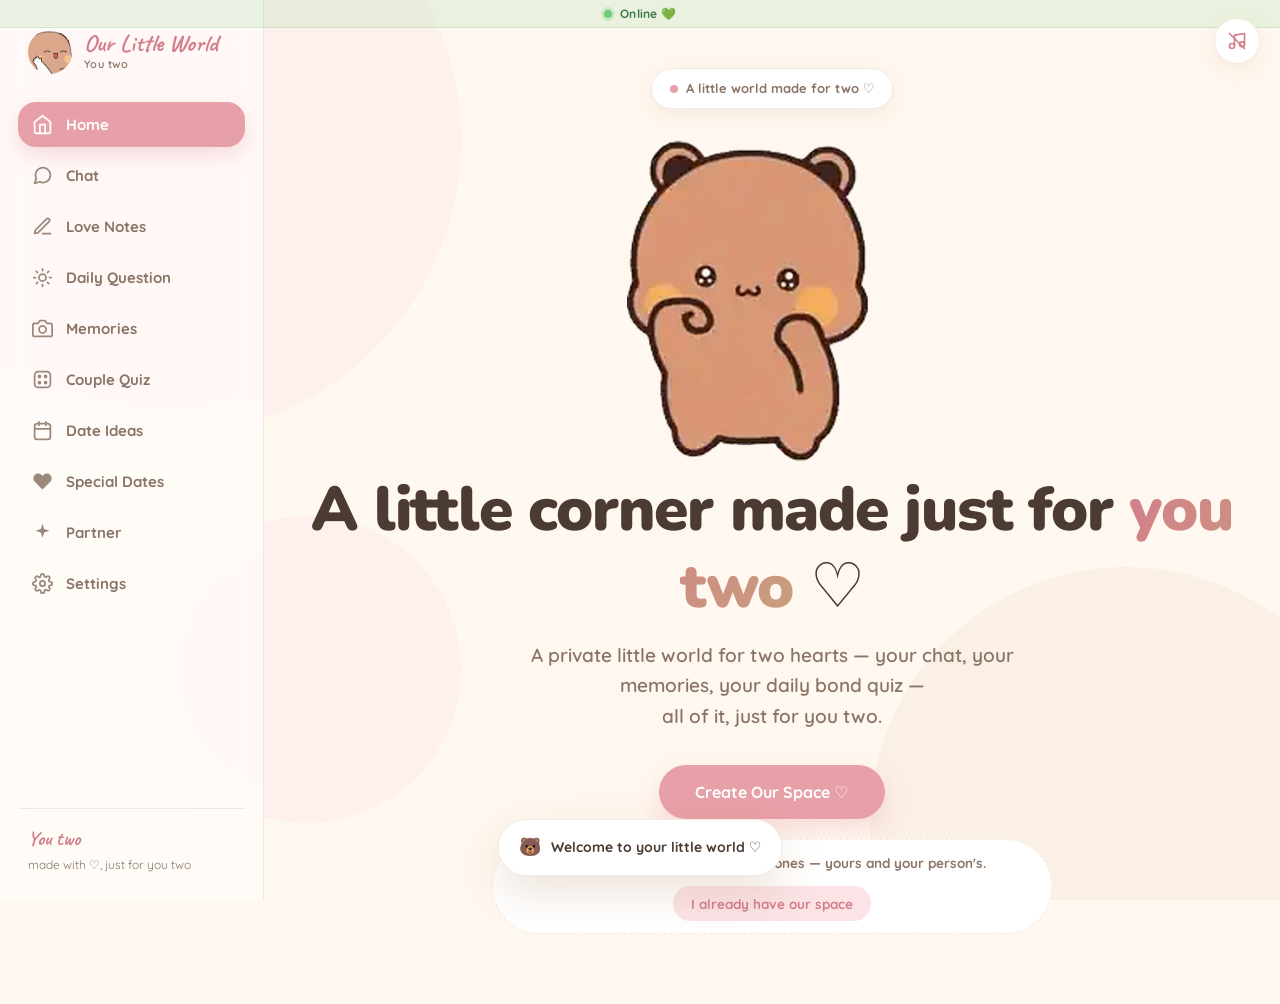
==== index.html @ 9b022934 "fixed database" ====
<!DOCTYPE html>
<html lang="en">
<head>
  <meta charset="UTF-8" />
  <meta name="viewport" content="width=device-width, initial-scale=1.0, viewport-fit=cover" />
  <meta name="theme-color" content="#FFF8F0" />
  <meta name="description" content="A little corner made just for you two — a cozy, romantic AI companion space." />
  <title>Our Little World ♡</title>
  <link rel="icon" href="data:image/svg+xml,<svg xmlns='http://www.w3.org/2000/svg' viewBox='0 0 100 100'><text y='.9em' font-size='90'>🐻</text></svg>" />
  <link rel="preconnect" href="https://fonts.googleapis.com" />
  <link rel="preconnect" href="https://fonts.gstatic.com" crossorigin />
  <link href="https://fonts.googleapis.com/css2?family=Nunito:wght@400;500;600;700;800;900&family=Caveat:wght@500;600;700&family=Quicksand:wght@400;500;600;700&display=swap" rel="stylesheet" />
  <link rel="stylesheet" href="css/styles.css" />
  <link rel="stylesheet" href="css/dudu.css" />
  <link rel="stylesheet" href="css/characters.css" />
  <script>
    // Resolves once the Supabase client is ready (js/supabase.js) — or after a
    // generous timeout so the app still boots offline / unconfigured without
    // leaving the user stuck (this used to be 2s, too aggressive on slow nets).
    window.__sbReady = new Promise(function (r) {
      window.__resolveSb = r;
      // Fallback safety net: if the Supabase module never resolves (vendored
      // build missing AND CDN blocked/slow), boot in offline mode.
      setTimeout(function () { r(null); }, 8000);
    });
  </script>
</head>
<body>
  <!-- Thin connection bar (top of page, content flows under it) -->
  <div class="conn-bar" id="conn-bar" role="status" aria-live="polite"></div>

  <!-- Ambient animated background -->
  <div class="bg-layer" aria-hidden="true">
    <div class="bg-clouds"></div>
    <div class="bg-stars" id="bg-stars"></div>
    <div class="bg-floating" id="bg-floating"></div>
    <div class="bg-blobs">
      <span class="blob blob-1"></span>
      <span class="blob blob-2"></span>
      <span class="blob blob-3"></span>
    </div>
  </div>

  <!-- Music toggle -->
  <button class="music-btn" id="music-btn" title="Play soft romantic music" aria-label="Toggle music" aria-pressed="false">
    <svg class="m-note" viewBox="0 0 24 24" fill="none" stroke="currentColor" stroke-width="2" stroke-linecap="round" stroke-linejoin="round"><path d="M9 18V5l12-2v13"/><circle cx="6" cy="18" r="3"/><circle cx="18" cy="16" r="3"/></svg>
    <svg class="m-off" viewBox="0 0 24 24" fill="none" stroke="currentColor" stroke-width="2" stroke-linecap="round" stroke-linejoin="round"><path d="M9 18V5l12-2v13"/><circle cx="6" cy="18" r="3"/><circle cx="18" cy="16" r="3"/><line x1="3" y1="3" x2="21" y2="21"/></svg>
    <span class="music-btn-eq"><i></i><i></i><i></i><i></i></span>
  </button>

  <!-- App shell -->
  <div id="app" class="app">
    <!-- Sidebar (desktop) -->
    <aside class="sidebar" id="sidebar"></aside>

    <!-- Main content -->
    <main class="main" id="main"></main>

    <!-- Mobile bottom nav -->
    <nav class="bottom-nav" id="bottom-nav"></nav>
  </div>

  <!-- Global toast container -->
  <div class="toasts" id="toasts"></div>

  <!-- Confetti / particle canvas -->
  <canvas id="particles" class="particles-canvas"></canvas>

  <script src="js/config.js"></script>
  <script src="js/vendor/supabase.min.js"></script>
  <script src="js/core.js"></script>
  <script src="js/bears.js"></script>
  <script src="js/data.js"></script>
  <script src="js/notes.js"></script>
  <script src="js/chatdata.js"></script>
  <script src="js/services/db.js"></script>
  <script src="js/services/auth.js"></script>
  <script src="js/services/relationship.js"></script>
  <script src="js/services/chat.js"></script>
  <script src="js/services/presence.js"></script>
  <script src="js/services/quiz.js"></script>
  <script src="js/services/shared.js"></script>
  <script src="js/services/net.js"></script>
  <script src="js/supabase.js" type="module"></script>
  <script src="js/dudu.js"></script>
  <script src="js/characters.js"></script>
  <script src="js/landing.js"></script>
  <script src="js/onboarding.js"></script>
  <script src="js/dashboard.js"></script>
  <script src="js/chat.js"></script>
  <script src="js/couplechat.js"></script>
  <script src="js/chatinfo.js"></script>
  <script src="js/lovenotes.js"></script>
  <script src="js/daily.js"></script>
  <script src="js/memories.js"></script>
  <script src="js/quiz.js"></script>
  <script src="js/dateideas.js"></script>
  <script src="js/dates.js"></script>
  <script src="js/partner.js"></script>
  <script src="js/settings.js"></script>
  <script src="js/creator.js"></script>
  <script src="js/app.js"></script>
</body>
</html>
---- css/styles.css ----
/* ============================================================
   OUR LITTLE WORLD ♡ — Premium relationship app stylesheet
   Aesthetic: Milk & Mocha / Bubu & Dudu inspired, soft & cozy
   ============================================================ */

/* ---------- Theme variables ---------- */
:root {
  --font-body: 'Quicksand', 'Nunito', system-ui, -apple-system, sans-serif;
  --font-display: 'Nunito', system-ui, sans-serif;
  --font-hand: 'Caveat', 'Comic Sans MS', cursive;

  --radius-lg: 26px;
  --radius-md: 18px;
  --radius-sm: 12px;
  --shadow-soft: 0 12px 34px rgba(178, 132, 92, 0.16);
  --shadow-card: 0 6px 20px rgba(178, 132, 92, 0.12);
  --shadow-float: 0 18px 44px rgba(178, 132, 92, 0.22);
  --glass: rgba(255, 255, 255, 0.55);
  --ease: cubic-bezier(0.22, 1, 0.36, 1);
  /* mobile bottom nav height (incl. home-indicator safe area) — used by
     the chat page + toasts so nothing hides behind the fixed nav */
  --bnav: calc(62px + env(safe-area-inset-bottom));
}

/* Milk & Mocha (default) */
.theme-milk {
  --bg: #FFF8F0;
  --bg-2: #FFEFE3;
  --surface: #FFFFFF;
  --surface-2: #FFF7EE;
  --ink: #4B3B32;
  --ink-soft: #8A7466;
  --primary: #E8A0A8;
  --primary-deep: #D37E8A;
  --primary-soft: #FBE3E6;
  --accent: #C89F7B;
  --accent-soft: #F3E2D2;
  --cream: #FFF6EC;
  --line: rgba(180, 140, 100, 0.18);
  --grad: linear-gradient(135deg, #FBE3E6 0%, #FFF6EC 50%, #F3E2D2 100%);
  --glow: rgba(232, 160, 168, 0.35);
}

/* Bubu & Dudu — soft blueberry & lavender */
.theme-bubu {
  --bg: #F6F7FF;
  --bg-2: #EBEEFF;
  --surface: #FFFFFF;
  --surface-2: #F3F4FF;
  --ink: #3F3B5B;
  --ink-soft: #7E7A9F;
  --primary: #A5B4FC;
  --primary-deep: #818CF8;
  --primary-soft: #E6EAFF;
  --accent: #F0A6C0;
  --accent-soft: #FCE4EE;
  --cream: #F4F2FF;
  --line: rgba(120, 110, 190, 0.18);
  --grad: linear-gradient(135deg, #E6EAFF 0%, #F6F7FF 50%, #FCE4EE 100%);
  --glow: rgba(165, 180, 252, 0.35);
}

/* Pink Love */
.theme-pink {
  --bg: #FFF4F8;
  --bg-2: #FFE8F0;
  --surface: #FFFFFF;
  --surface-2: #FFF0F6;
  --ink: #55394A;
  --ink-soft: #A07690;
  --primary: #F2799F;
  --primary-deep: #E35A87;
  --primary-soft: #FFE3EC;
  --accent: #F7A8C4;
  --accent-soft: #FFE9F1;
  --cream: #FFF0F6;
  --line: rgba(230, 110, 150, 0.18);
  --grad: linear-gradient(135deg, #FFE3EC 0%, #FFF4F8 50%, #FFE8F0 100%);
  --glow: rgba(242, 121, 159, 0.35);
}

/* Midnight Love */
.theme-midnight {
  --bg: #191828;
  --bg-2: #211F36;
  --surface: #2A2842;
  --surface-2: #302E4D;
  --ink: #F2EDFF;
  --ink-soft: #AEA6CE;
  --primary: #C4B5FD;
  --primary-deep: #A78BFA;
  --primary-soft: #3A3560;
  --accent: #F0A6C0;
  --accent-soft: #4A3560;
  --cream: #24203A;
  --line: rgba(255, 255, 255, 0.12);
  --grad: linear-gradient(135deg, #2B2750 0%, #191828 55%, #2E1B38 100%);
  --glow: rgba(196, 181, 253, 0.35);
  --shadow-soft: 0 12px 34px rgba(0, 0, 0, 0.35);
  --shadow-card: 0 6px 20px rgba(0, 0, 0, 0.28);
  --shadow-float: 0 18px 44px rgba(0, 0, 0, 0.4);
  --glass: rgba(42, 40, 66, 0.6);
}

/* Cozy Café */
.theme-cafe {
  --bg: #F7F0E4;
  --bg-2: #EFE2CC;
  --surface: #FFFDF7;
  --surface-2: #FBF4E6;
  --ink: #54432F;
  --ink-soft: #9A8267;
  --primary: #C98A4B;
  --primary-deep: #B07137;
  --primary-soft: #F5E3CB;
  --accent: #A97E5B;
  --accent-soft: #EDDDC9;
  --cream: #F9F1E3;
  --line: rgba(170, 130, 80, 0.2);
  --grad: linear-gradient(135deg, #F5E3CB 0%, #F7F0E4 50%, #EDDDC9 100%);
  --glow: rgba(201, 138, 75, 0.32);
}

/* Sunset Romance */
.theme-sunset {
  --bg: #FFF6EF;
  --bg-2: #FFE9DE;
  --surface: #FFFFFF;
  --surface-2: #FFF3EA;
  --ink: #5A3E3A;
  --ink-soft: #A0786E;
  --primary: #F59E8B;
  --primary-deep: #E57B63;
  --primary-soft: #FDE6DE;
  --accent: #F4A261;
  --accent-soft: #FDEBD4;
  --cream: #FFF0E6;
  --line: rgba(220, 130, 90, 0.18);
  --grad: linear-gradient(135deg, #FDE6DE 0%, #FFF6EF 50%, #FDEBD4 100%);
  --glow: rgba(245, 158, 139, 0.35);
}

/* Minimal Couple */
.theme-minimal {
  --bg: #FBFAF8;
  --bg-2: #F3F1EC;
  --surface: #FFFFFF;
  --surface-2: #F6F4F0;
  --ink: #3E3A35;
  --ink-soft: #8B857C;
  --primary: #6C5CE7;
  --primary-deep: #5A4BD1;
  --primary-soft: #EFEDFE;
  --accent: #D4938F;
  --accent-soft: #F6E8E7;
  --cream: #F6F4F0;
  --line: rgba(90, 80, 70, 0.14);
  --grad: linear-gradient(135deg, #F3F1EC 0%, #FBFAF8 50%, #F6F4F0 100%);
  --glow: rgba(108, 92, 231, 0.25);
}

/* ---------- Reset & base ---------- */
*, *::before, *::after { box-sizing: border-box; margin: 0; padding: 0; }

html { -webkit-text-size-adjust: 100%; }

body {
  font-family: var(--font-body);
  background: var(--bg);
  color: var(--ink);
  min-height: 100vh;
  overflow-x: hidden;
  line-height: 1.6;
  transition: background 0.6s var(--ease), color 0.6s var(--ease);
  -webkit-font-smoothing: antialiased;
}

h1, h2, h3, h4 { font-family: var(--font-display); font-weight: 800; line-height: 1.25; }
button { font-family: inherit; cursor: pointer; border: none; background: none; color: inherit; }
input, textarea, select { font-family: inherit; color: inherit; }
img, svg { display: block; }
a { color: inherit; text-decoration: none; }

::selection { background: var(--primary); color: #fff; }

::-webkit-scrollbar { width: 10px; height: 10px; }
::-webkit-scrollbar-track { background: transparent; }
::-webkit-scrollbar-thumb { background: var(--primary-soft); border-radius: 20px; border: 2px solid var(--bg); }
::-webkit-scrollbar-thumb:hover { background: var(--primary); }

/* ---------- Ambient background ----------
   Static only — no blurred full-screen blobs, no drifting clouds,
   no animated stars/floaters. Cheap pastel gradient circles give the
   same cozy mood without constant repaints on low-end phones. */
.bg-layer { position: fixed; inset: 0; z-index: 0; pointer-events: none; overflow: hidden; }
.bg-layer .blob { position: absolute; border-radius: 50%; opacity: 0.38; }
.blob-1 { width: 46vmax; height: 46vmax; background: var(--primary-soft); top: -12vmax; left: -10vmax; }
.blob-2 { width: 40vmax; height: 40vmax; background: var(--accent-soft); bottom: -14vmax; right: -8vmax; }
.blob-3 { width: 24vmax; height: 24vmax; background: var(--primary-soft); bottom: 6vmax; left: 12vmax; opacity: 0.28; }

.bg-clouds { display: none; }
.bg-stars { display: none; }
.bg-floating { display: none; }

/* ---------- App layout ---------- */
.app { position: relative; z-index: 1; display: flex; min-height: 100vh; }
.main { flex: 1; margin-left: 264px; width: calc(100% - 264px); transition: margin 0.45s var(--ease); }

.page { padding: 38px 44px 90px; max-width: 1240px; margin: 0 auto; }

.page-full { max-width: none; }

/* ---------- Sidebar ---------- */
.sidebar {
  position: fixed; top: 0; left: 0; bottom: 0; width: 264px; z-index: 50;
  display: flex; flex-direction: column; gap: 6px; padding: 26px 18px;
  background: var(--glass); backdrop-filter: blur(18px); -webkit-backdrop-filter: blur(18px);
  border-right: 1px solid var(--line);
}
.sidebar-logo { display: flex; align-items: center; gap: 12px; padding: 4px 10px 22px; }
.sidebar-logo .bear-mini { width: 44px; height: 44px; border-radius: 50%; background: var(--grad); box-shadow: var(--shadow-card); flex-shrink: 0; }
.sidebar-logo .logo-text { font-family: var(--font-hand); font-size: 24px; font-weight: 700; color: var(--primary-deep); line-height: 1.1; }
.sidebar-logo .logo-sub { font-size: 11px; color: var(--ink-soft); font-weight: 600; letter-spacing: 0.04em; }

.nav-item {
  display: flex; align-items: center; gap: 13px; width: 100%;
  padding: 12px 14px; border-radius: var(--radius-md);
  font-weight: 700; font-size: 15px; color: var(--ink-soft);
  transition: all 0.25s var(--ease); position: relative;
}
.nav-item svg { width: 21px; height: 21px; flex-shrink: 0; opacity: 0.85; }
.nav-item:hover { background: var(--primary-soft); color: var(--ink); transform: translateX(3px); }
.nav-item.active { background: var(--primary); color: #fff; box-shadow: 0 8px 20px var(--glow); }
.nav-item.active svg { opacity: 1; }
.nav-item .badge {
  margin-left: auto; background: var(--accent); color: #fff; font-size: 11px; font-weight: 800;
  padding: 2px 8px; border-radius: 20px; min-width: 20px; text-align: center;
}
.nav-badge {
  position: absolute; top: 7px; right: 10px; background: var(--accent); color: #fff;
  font-size: 10px; font-weight: 900; min-width: 17px; height: 17px; padding: 0 5px;
  border-radius: 10px; display: grid; place-items: center;
  opacity: 0; transform: scale(0.5); transition: all 0.25s var(--ease);
}
.nav-badge.show { opacity: 1; transform: scale(1); }
.bn-item .nav-badge { top: -2px; right: -6px; min-width: 15px; height: 15px; font-size: 9px; }

.sidebar-footer { margin-top: auto; padding: 14px 10px 0; border-top: 1px solid var(--line); }
.sidebar-footer .sf-name { font-family: var(--font-hand); font-size: 20px; font-weight: 700; color: var(--primary-deep); }
.sidebar-footer .sf-sub { font-size: 12px; color: var(--ink-soft); }

/* ---------- Bottom nav (mobile) ---------- */
.bottom-nav {
  display: none; position: fixed; left: 0; right: 0; bottom: 0; z-index: 60;
  background: var(--glass); backdrop-filter: blur(20px); -webkit-backdrop-filter: blur(20px);
  border-top: 1px solid var(--line); height: var(--bnav);
  box-shadow: 0 -8px 30px rgba(0,0,0,0.06); padding: 0;
}
.bn-inner {
  display: flex; justify-content: space-around; align-items: flex-end;
  height: 100%; max-width: 540px; margin: 0 auto;
  padding: 4px 8px calc(4px + env(safe-area-inset-bottom));
}
.bn-item {
  position: relative; flex: 1; min-width: 0; height: 100%;
  display: flex; flex-direction: column; align-items: center; justify-content: flex-end;
  gap: 3px; padding: 4px 4px 7px; border-radius: var(--radius-sm);
  font-size: 10px; font-weight: 800; color: var(--ink-soft); line-height: 1.15;
  transition: color 0.25s var(--ease);
}
.bn-item svg { width: 22px; height: 22px; display: block; transition: transform 0.3s var(--ease); }
.bn-label { max-width: 100%; white-space: nowrap; overflow: hidden; text-overflow: ellipsis; }
.bn-icon-wrap {
  position: relative; display: grid; place-items: center;
  width: 48px; height: 34px; border-radius: 18px;
  transition: transform 0.3s var(--ease);
}
.bn-icon-wrap::before {
  content: ''; position: absolute; inset: 0; border-radius: 18px;
  background: var(--primary-soft);
  background: color-mix(in srgb, var(--primary) 22%, transparent);
  box-shadow: inset 0 1px 0 rgba(255,255,255,0.4), 0 4px 12px var(--glow);
  transform: scale(0.45); opacity: 0;
  transition: transform 0.35s var(--ease), opacity 0.22s var(--ease), box-shadow 0.35s var(--ease);
}
.bn-icon { position: relative; z-index: 1; display: grid; place-items: center; color: inherit; transition: color 0.3s var(--ease); }
.bn-item.active { color: var(--primary-deep); }
.bn-item.active .bn-icon-wrap { transform: translateY(-2px); }
.bn-item.active .bn-icon-wrap::before { transform: scale(1); opacity: 1; box-shadow: inset 0 1px 0 rgba(255,255,255,0.4), 0 6px 16px var(--glow); }
.bn-item.active .bn-icon { color: var(--primary-deep); }
.bn-item.active svg { transform: scale(1.14); filter: drop-shadow(0 3px 6px var(--glow)); }
.bn-item .badge { position: absolute; background: var(--primary-deep); color: #fff; font-size: 9px; font-weight: 800; min-width: 15px; height: 15px; border-radius: 10px; display: grid; place-items: center; top: -3px; right: -7px; }

/* ---------- Buttons ---------- */
.btn {
  display: inline-flex; align-items: center; justify-content: center; gap: 9px;
  padding: 14px 28px; border-radius: 50px; font-weight: 800; font-size: 15px;
  transition: all 0.28s var(--ease); position: relative; overflow: hidden; white-space: nowrap;
}
.btn::after {
  content: ''; position: absolute; inset: 0; border-radius: inherit;
  background: radial-gradient(circle at center, rgba(255,255,255,0.45), transparent 60%);
  opacity: 0; transform: scale(0.6); transition: all 0.4s var(--ease);
}
.btn:hover::after { opacity: 1; transform: scale(1.4); }
.btn:active { transform: scale(0.96); }
.btn-primary { background: var(--primary); color: #fff; box-shadow: 0 10px 26px var(--glow); }
.btn-primary:hover { transform: translateY(-2px); box-shadow: 0 14px 32px var(--glow); }
.btn-primary:active { transform: scale(0.96); }
.btn-soft { background: var(--primary-soft); color: var(--primary-deep); }
.btn-soft:hover { background: var(--primary); color: #fff; transform: translateY(-2px); }
.btn-ghost { background: transparent; color: var(--ink-soft); border: 1.5px solid var(--line); }
.btn-ghost:hover { border-color: var(--primary); color: var(--primary-deep); background: var(--primary-soft); transform: translateY(-2px); }
.btn-danger { background: #f7e0e3; color: #c05656; }
.btn-danger:hover { background: #e8c4c9; transform: translateY(-2px); }
.btn-sm { padding: 9px 18px; font-size: 13.5px; }
.btn-lg { padding: 17px 36px; font-size: 16px; }
.btn:disabled { opacity: 0.55; cursor: not-allowed; transform: none !important; }
.btn-icon { width: 40px; height: 40px; padding: 0; border-radius: 50%; display: inline-flex; align-items: center; justify-content: center; }
.btn-icon svg { width: 18px; height: 18px; }

/* ---------- Cards & surfaces ---------- */
.card {
  background: var(--surface); border-radius: var(--radius-lg);
  box-shadow: var(--shadow-card); border: 1px solid var(--line);
  padding: 26px; transition: transform 0.35s var(--ease), box-shadow 0.35s var(--ease);
}
.card-hover:hover { transform: translateY(-5px); box-shadow: var(--shadow-float); }
.card-glass { background: var(--glass); backdrop-filter: blur(14px); -webkit-backdrop-filter: blur(14px); }

.eyebrow {
  display: inline-flex; align-items: center; gap: 8px; font-size: 12.5px; font-weight: 800;
  letter-spacing: 0.14em; text-transform: uppercase; color: var(--primary-deep);
}
.eyebrow::before { content: ''; width: 26px; height: 2px; border-radius: 2px; background: var(--primary); }

.hand { font-family: var(--font-hand); color: var(--primary-deep); font-weight: 700; }

.chip {
  display: inline-flex; align-items: center; gap: 6px; padding: 8px 15px; border-radius: 50px;
  background: var(--surface); border: 1.5px solid var(--line); font-size: 13px; font-weight: 700;
  color: var(--ink-soft); transition: all 0.25s var(--ease); cursor: pointer;
}
.chip:hover { border-color: var(--primary); color: var(--primary-deep); transform: translateY(-1px); }
.chip.selected { background: var(--primary); border-color: var(--primary); color: #fff; box-shadow: 0 6px 16px var(--glow); }
.chip-grid { display: flex; flex-wrap: wrap; gap: 10px; }

/* ---------- Forms ---------- */
.field { margin-bottom: 18px; }
.label { display: block; font-weight: 800; font-size: 14px; margin-bottom: 8px; color: var(--ink); }
.input, .textarea, .select {
  width: 100%; padding: 14px 18px; border-radius: var(--radius-md);
  border: 1.5px solid var(--line); background: var(--surface); font-size: 15px;
  font-weight: 600; transition: all 0.25s var(--ease); outline: none;
}
.input::placeholder, .textarea::placeholder { color: var(--ink-soft); opacity: 0.7; font-weight: 500; }
.input:focus, .textarea:focus, .select:focus { border-color: var(--primary); box-shadow: 0 0 0 4px var(--glow); background: var(--surface); }
.textarea { min-height: 130px; resize: vertical; line-height: 1.7; }
.input-lg { font-size: 17px; padding: 17px 20px; }

/* ---------- Landing page ---------- */
.landing { min-height: 100vh; display: flex; flex-direction: column; align-items: center; justify-content: center; text-align: center; padding: 40px 24px 70px; position: relative; }
.landing-badge {
  display: inline-flex; align-items: center; gap: 8px; padding: 9px 18px; border-radius: 50px;
  background: var(--surface); box-shadow: var(--shadow-card); border: 1px solid var(--line);
  font-size: 13px; font-weight: 700; color: var(--ink-soft); margin-bottom: 26px;
  animation: fadeUp 0.8s var(--ease) both; animation-delay: 0.1s;
}
.landing-badge .pulse-dot { width: 8px; height: 8px; border-radius: 50%; background: var(--primary); animation: pulse 2s infinite; }
@keyframes pulse { 0% { box-shadow: 0 0 0 0 var(--glow); } 70% { box-shadow: 0 0 0 9px transparent; } 100% { box-shadow: 0 0 0 0 transparent; } }

.landing-bears { position: relative; width: min(430px, 78vw); margin-bottom: 16px; animation: fadeUp 0.8s var(--ease) both; animation-delay: 0.25s; }
.landing-bears .bear-wave { width: 100%; height: auto; animation: bob 5s ease-in-out infinite; }
@keyframes bob { 0%,100% { transform: translateY(0); } 50% { transform: translateY(-12px); } }
.landing-bears .heart-float {
  position: absolute; font-size: 26px; animation: floatHeart 3.4s ease-in-out infinite; filter: drop-shadow(0 4px 10px var(--glow));
}
.heart-float.h1 { top: 4%; right: 6%; animation-delay: 0.3s; }
.heart-float.h2 { top: 40%; left: -2%; font-size: 20px; animation-delay: 1.1s; }
.heart-float.h3 { bottom: 2%; right: 14%; font-size: 18px; animation-delay: 1.9s; }
@keyframes floatHeart { 0%,100% { transform: translateY(0) scale(1) rotate(0deg); } 50% { transform: translateY(-16px) scale(1.12) rotate(6deg); } }

.landing h1 {
  font-size: clamp(34px, 6vw, 62px); font-weight: 900; letter-spacing: -0.02em; margin-bottom: 14px;
  animation: fadeUp 0.8s var(--ease) both; animation-delay: 0.4s; color: var(--ink);
}
.landing h1 .accent { background: linear-gradient(120deg, var(--primary-deep), var(--accent)); -webkit-background-clip: text; background-clip: text; color: transparent; }
.landing .sub { font-size: clamp(15px, 2.4vw, 19px); color: var(--ink-soft); font-weight: 600; max-width: 520px; margin: 0 auto 34px; animation: fadeUp 0.8s var(--ease) both; animation-delay: 0.55s; }
.landing-ctas { display: flex; gap: 14px; flex-wrap: wrap; justify-content: center; animation: fadeUp 0.8s var(--ease) both; animation-delay: 0.7s; }
@keyframes fadeUp { from { opacity: 0; transform: translateY(24px); } to { opacity: 1; transform: translateY(0); } }

/* ---------- Onboarding wizard ---------- */
.wizard { max-width: 720px; margin: 0 auto; padding: 30px 24px 80px; animation: pageIn 0.5s var(--ease); }
.wizard-head { text-align: center; margin-bottom: 30px; }
.wizard-head .hand { font-size: 30px; }
.wizard-head h2 { font-size: clamp(24px, 4vw, 34px); margin-top: 4px; }

.progress { display: flex; align-items: center; justify-content: center; gap: 6px; margin-bottom: 36px; }
.progress .pstep { width: 11px; height: 11px; border-radius: 50%; background: var(--line); transition: all 0.4s var(--ease); }
.progress .pstep.done { background: var(--primary); transform: scale(1.15); }
.progress .pstep.current { background: var(--primary); box-shadow: 0 0 0 5px var(--glow); transform: scale(1.2); }
.progress .plabel { margin-left: 10px; font-size: 13px; font-weight: 800; color: var(--ink-soft); min-width: 96px; text-align: left; }

.wizard-card {
  background: var(--surface); border-radius: var(--radius-lg); border: 1px solid var(--line);
  box-shadow: var(--shadow-soft); padding: 34px 36px; animation: stepIn 0.5s var(--ease);
}
@keyframes stepIn { from { opacity: 0; transform: translateX(30px) scale(0.98); } to { opacity: 1; transform: translateX(0) scale(1); } }

.wizard-step-q { font-size: clamp(22px, 4vw, 28px); font-weight: 900; margin-bottom: 8px; color: var(--ink); }
.wizard-step-hint { color: var(--ink-soft); font-size: 14.5px; margin-bottom: 26px; font-weight: 600; }

.wizard-actions { display: flex; justify-content: space-between; align-items: center; margin-top: 28px; gap: 12px; }
.wizard-actions .btn { min-width: 120px; }

.option-cards { display: grid; grid-template-columns: repeat(auto-fill, minmax(170px, 1fr)); gap: 12px; }
.option-card {
  display: flex; flex-direction: column; align-items: flex-start; gap: 6px; text-align: left;
  padding: 18px 20px; border-radius: var(--radius-md); border: 1.5px solid var(--line);
  background: var(--surface-2); font-weight: 800; font-size: 15px; color: var(--ink);
  transition: all 0.25s var(--ease); position: relative;
}
.option-card:hover { transform: translateY(-3px); border-color: var(--primary); box-shadow: var(--shadow-card); }
.option-card.selected { border-color: var(--primary); background: var(--primary-soft); box-shadow: 0 0 0 3px var(--glow); }
.option-card .opt-emoji { font-size: 24px; }
.option-card .opt-check {
  position: absolute; top: 12px; right: 12px; width: 22px; height: 22px; border-radius: 50%;
  border: 2px solid var(--line); display: grid; place-items: center; font-size: 11px; color: #fff;
  transition: all 0.25s var(--ease); opacity: 0;
}
.option-card.selected .opt-check { opacity: 1; background: var(--primary); border-color: var(--primary); }

/* Theme preview cards */
.theme-picker { display: grid; grid-template-columns: repeat(auto-fill, minmax(150px, 1fr)); gap: 12px; }
.theme-card { text-align: center; padding: 14px; border-radius: var(--radius-md); border: 2px solid var(--line); background: var(--surface-2); transition: all 0.25s var(--ease); }
.theme-card:hover { transform: translateY(-3px); }
.theme-card.selected { border-color: var(--primary); box-shadow: 0 0 0 3px var(--glow); }
.theme-swatch { height: 58px; border-radius: var(--radius-sm); margin-bottom: 10px; display: flex; align-items: center; justify-content: center; font-size: 22px; }
.theme-card .tname { font-weight: 800; font-size: 13.5px; }

/* ---------- Dashboard ---------- */
.dash-hello { margin-bottom: 26px; animation: fadeUp 0.6s var(--ease) both; }
.dash-hello h1 { font-size: clamp(28px, 5vw, 42px); }
.dash-hello h1 .hand { font-size: 1.25em; }
.dash-hello p { color: var(--ink-soft); font-weight: 600; margin-top: 6px; }

.relation-hero {
  display: flex; align-items: center; gap: 22px; padding: 28px 32px;
  background: var(--grad); border-radius: var(--radius-lg); border: 1px solid var(--line);
  box-shadow: var(--shadow-float); margin-bottom: 26px; position: relative; overflow: hidden;
}
.relation-hero::after { content: '♡'; position: absolute; font-size: 240px; opacity: 0.06; right: -20px; top: 50%; transform: translateY(-50%); color: var(--primary-deep); }
.relation-hero .rh-bears { width: 130px; flex-shrink: 0; animation: bob 5s ease-in-out infinite; }
.relation-hero .rh-dudu { width: min(230px, 30vw); flex-shrink: 0; }
.relation-hero .rh-main h2 { font-size: clamp(24px, 4vw, 34px); font-weight: 900; }
.relation-hero .rh-tags { display: flex; flex-wrap: wrap; gap: 8px; margin-top: 10px; }
.relation-hero .rh-tag { background: var(--surface); padding: 5px 14px; border-radius: 50px; font-size: 12.5px; font-weight: 800; color: var(--primary-deep); box-shadow: var(--shadow-card); }
.relation-hero .rh-ages { margin-top: 10px; font-size: 13.5px; color: var(--ink-soft); font-weight: 700; }

.dash-grid { display: grid; grid-template-columns: repeat(auto-fill, minmax(215px, 1fr)); gap: 16px; }
.dash-tile {
  display: flex; flex-direction: column; align-items: flex-start; gap: 14px; padding: 24px;
  background: var(--surface); border-radius: var(--radius-lg); border: 1px solid var(--line);
  box-shadow: var(--shadow-card); transition: all 0.35s var(--ease); position: relative; overflow: hidden;
}
.dash-tile::before { content: ''; position: absolute; top: 0; left: 0; right: 0; height: 4px; background: var(--grad); opacity: 0; transition: opacity 0.3s; }
.dash-tile:hover { transform: translateY(-6px); box-shadow: var(--shadow-float); }
.dash-tile:hover::before { opacity: 1; }
.dash-tile .dt-icon {
  width: 52px; height: 52px; border-radius: 16px; display: grid; place-items: center;
  background: var(--primary-soft); color: var(--primary-deep); font-size: 24px;
}
.dash-tile .dt-title { font-weight: 800; font-size: 16.5px; }
.dash-tile .dt-sub { font-size: 13px; color: var(--ink-soft); font-weight: 600; }
.dash-tile .dt-go { margin-top: auto; font-size: 13px; font-weight: 800; color: var(--primary-deep); display: inline-flex; align-items: center; gap: 6px; transition: gap 0.25s var(--ease); }
.dash-tile:hover .dt-go { gap: 12px; }

.section-title { display: flex; align-items: baseline; gap: 10px; margin: 34px 0 16px; }
.section-title h3 { font-size: 22px; }
.section-title .hand { font-size: 20px; }

/* ---------- Chat ---------- */
.chat-page { display: flex; flex-direction: column; height: 100vh; height: 100dvh; width: 100%; animation: pageIn 0.4s var(--ease); }
.chat-head {
  display: flex; align-items: center; gap: 14px; padding: 16px 26px;
  background: var(--glass); backdrop-filter: blur(16px); -webkit-backdrop-filter: blur(16px);
  border-bottom: 1px solid var(--line); position: sticky; top: 0; z-index: 5;
}
.chat-head .avatar { width: 48px; height: 48px; position: relative; }
.chat-head .avatar svg { width: 100%; height: 100%; animation: bob 4s ease-in-out infinite; }
.chat-head .avatar .online { position: absolute; bottom: 1px; right: 1px; width: 12px; height: 12px; background: #6ccb7a; border-radius: 50%; border: 2.5px solid var(--surface); }
.chat-head h2 { font-size: 17px; }
.chat-head p { font-size: 12px; color: var(--ink-soft); font-weight: 600; }
.chat-head-actions { margin-left: auto; display: flex; gap: 8px; }

.chat-body { flex: 1; overflow-y: auto; padding: 26px 20px 12px; display: flex; flex-direction: column; gap: 6px; }
.chat-inner { max-width: 760px; margin: 0 auto; width: 100%; display: flex; flex-direction: column; }

.chat-day { text-align: center; font-size: 11.5px; font-weight: 800; color: var(--ink-soft); margin: 10px 0 14px; letter-spacing: 0.06em; text-transform: uppercase; }
.chat-day::before, .chat-day::after { content: ''; display: inline-block; width: 34px; height: 1px; background: var(--line); vertical-align: middle; margin: 0 10px; }

.msg { display: flex; gap: 10px; margin: 8px 0; animation: msgIn 0.4s var(--ease) both; max-width: 85%; }
@keyframes msgIn { from { opacity: 0; transform: translateY(10px) scale(0.98); } to { opacity: 1; transform: translateY(0) scale(1); } }
.msg.user { align-self: flex-end; flex-direction: row-reverse; }
.msg .msg-avatar { width: 34px; height: 34px; flex-shrink: 0; align-self: flex-end; }
.msg .msg-avatar svg { width: 100%; height: 100%; }
.msg .bubble {
  padding: 13px 18px; border-radius: 22px; font-size: 15px; font-weight: 600; line-height: 1.65;
  box-shadow: var(--shadow-card); position: relative; white-space: pre-wrap; word-break: break-word;
}
.msg.ai .bubble { background: var(--surface); border: 1px solid var(--line); border-bottom-left-radius: 8px; }
.msg.user .bubble { background: var(--primary); color: #fff; border-bottom-right-radius: 8px; }
.msg.user .bubble::after { content: '♡'; position: absolute; right: 12px; bottom: -2px; font-size: 13px; opacity: 0.5; }
.msg .msg-time { font-size: 10.5px; color: var(--ink-soft); opacity: 0.8; padding: 0 6px; align-self: flex-end; }

/* Typing indicator */
.typing { display: inline-flex; align-items: center; gap: 5px; padding: 14px 20px; }
.typing i { width: 7px; height: 7px; border-radius: 50%; background: var(--primary); animation: typing 1.2s infinite ease-in-out; }
.typing i:nth-child(2) { animation-delay: 0.15s; }
.typing i:nth-child(3) { animation-delay: 0.3s; }
@keyframes typing { 0%, 60%, 100% { transform: translateY(0); opacity: 0.4; } 30% { transform: translateY(-7px); opacity: 1; } }

/* Suggestion chips */
.chat-suggestions { max-width: 760px; margin: 0 auto; width: 100%; display: flex; flex-wrap: wrap; gap: 8px; padding: 4px 20px 10px; }
.chat-suggestions .chip { font-size: 12.5px; padding: 7px 13px; background: var(--surface); }

.chat-input-wrap { padding: 12px 20px 18px; background: linear-gradient(to top, var(--bg) 65%, transparent); position: sticky; bottom: 0; }
.chat-input-box { max-width: 760px; margin: 0 auto; display: flex; gap: 10px; align-items: flex-end; background: var(--surface); border: 1.5px solid var(--line); border-radius: 50px; padding: 8px 8px 8px 20px; box-shadow: var(--shadow-soft); transition: all 0.25s var(--ease); }
.chat-input-box:focus-within { border-color: var(--primary); box-shadow: 0 0 0 4px var(--glow), var(--shadow-soft); }
.chat-input-box textarea { flex: 1; border: none; outline: none; background: transparent; resize: none; font-size: 15px; font-weight: 600; max-height: 110px; padding: 8px 0; line-height: 1.5; }
.chat-input-box .send-btn { width: 44px; height: 44px; border-radius: 50%; background: var(--primary); color: #fff; display: grid; place-items: center; flex-shrink: 0; transition: all 0.25s var(--ease); box-shadow: 0 6px 16px var(--glow); }
.chat-input-box .send-btn:hover { transform: scale(1.08) rotate(-8deg); }
.chat-input-box .send-btn svg { width: 19px; height: 19px; }

/* ---------- Love notes ---------- */
.notes-layout { display: grid; grid-template-columns: 340px 1fr; gap: 24px; align-items: start; }
.notes-controls { position: sticky; top: 24px; display: flex; flex-direction: column; gap: 18px; }
.notes-result { display: grid; gap: 16px; }
.note-card {
  background: var(--surface); border-radius: var(--radius-lg); border: 1px solid var(--line);
  box-shadow: var(--shadow-card); padding: 28px 30px; position: relative; overflow: hidden;
  animation: noteIn 0.5s var(--ease) both;
}
.note-card::before { content: ''; position: absolute; top: 0; left: 0; right: 0; height: 6px; background: var(--grad); }
.note-card::after { content: '❞'; position: absolute; right: 18px; top: -6px; font-size: 90px; opacity: 0.07; color: var(--primary-deep); font-family: Georgia, serif; }
@keyframes noteIn { from { opacity: 0; transform: translateY(14px) rotate(-0.5deg); } to { opacity: 1; transform: translateY(0) rotate(0); } }
.note-card .note-title { font-family: var(--font-hand); font-size: 24px; font-weight: 700; color: var(--primary-deep); margin-bottom: 10px; display: flex; align-items: center; gap: 8px; }
.note-card .note-text { font-size: 16px; font-weight: 600; line-height: 1.8; color: var(--ink); white-space: pre-wrap; }
.note-card .note-meta { display: flex; gap: 8px; margin-top: 16px; flex-wrap: wrap; }
.note-card .note-meta .tag { font-size: 11.5px; font-weight: 800; background: var(--primary-soft); color: var(--primary-deep); padding: 4px 12px; border-radius: 20px; }

/* ---------- Daily question ---------- */
.daily-wrap { max-width: 680px; margin: 0 auto; }
.daily-card {
  text-align: center; padding: 40px 34px; background: var(--grad); border-radius: var(--radius-lg);
  border: 1px solid var(--line); box-shadow: var(--shadow-float); position: relative; overflow: hidden;
}
.daily-card .big-q { font-size: 42px; margin-bottom: 12px; animation: bob 4s ease-in-out infinite; }
.daily-card h2 { font-size: clamp(20px, 3.6vw, 26px); font-weight: 900; margin-bottom: 22px; line-height: 1.5; }
.daily-card .input, .daily-card .textarea { background: var(--surface); }
.daily-answers { margin-top: 30px; display: grid; gap: 12px; }
.answer-card {
  display: flex; gap: 14px; padding: 18px 20px; background: var(--surface);
  border-radius: var(--radius-md); border: 1px solid var(--line); box-shadow: var(--shadow-card);
  animation: noteIn 0.4s var(--ease) both;
}
.answer-card .a-date { font-size: 11px; font-weight: 800; color: var(--ink-soft); white-space: nowrap; padding-top: 2px; }
.answer-card .a-q { font-size: 13px; font-weight: 800; color: var(--primary-deep); }
.answer-card .a-t { font-size: 14px; font-weight: 600; margin-top: 3px; }

/* ---------- Memories ---------- */
.memories-toolbar { display: flex; justify-content: space-between; align-items: center; gap: 14px; margin-bottom: 24px; flex-wrap: wrap; }
.polaroid-grid { display: grid; grid-template-columns: repeat(auto-fill, minmax(230px, 1fr)); gap: 22px; }
.polaroid {
  background: #fff; padding: 12px 12px 16px; border-radius: 10px; box-shadow: var(--shadow-float);
  transform: rotate(var(--rot, -1.5deg)); transition: all 0.35s var(--ease); position: relative; cursor: pointer;
}
.polaroid:hover { transform: rotate(0deg) scale(1.04); z-index: 3; box-shadow: 0 24px 50px rgba(0,0,0,0.18); }
.polaroid:nth-child(even) { --rot: 1.8deg; }
.polaroid:nth-child(3n) { --rot: -1deg; }
.polaroid .polaroid-img { width: 100%; aspect-ratio: 1/1; object-fit: cover; border-radius: 6px; background: var(--primary-soft); }
.polaroid .polaroid-img.placeholder { display: grid; place-items: center; font-size: 44px; color: var(--primary); }
.polaroid .polaroid-cap { padding-top: 12px; text-align: center; font-family: var(--font-hand); font-size: 19px; font-weight: 700; color: #5a4632; }
.polaroid .polaroid-cap small { display: block; font-family: var(--font-body); font-size: 11px; color: #a98f77; font-weight: 700; margin-top: 3px; }
.polaroid .pol-heart { position: absolute; top: 16px; right: 16px; font-size: 20px; filter: drop-shadow(0 2px 6px rgba(0,0,0,0.2)); animation: pulse 2s infinite; }
.polaroid .pol-del { position: absolute; top: 12px; left: 12px; background: rgba(255,255,255,0.9); border-radius: 50%; width: 30px; height: 30px; display: grid; place-items: center; font-size: 14px; color: #c05656; opacity: 0; transition: opacity 0.25s; box-shadow: var(--shadow-card); }
.polaroid:hover .pol-del { opacity: 1; }

/* ---------- Quiz ---------- */
.quiz-cats { display: grid; grid-template-columns: repeat(auto-fill, minmax(190px, 1fr)); gap: 14px; margin-bottom: 26px; }
.quiz-cat { text-align: left; padding: 22px; }
.quiz-cat .qc-emoji { font-size: 30px; margin-bottom: 10px; }
.quiz-cat h4 { font-size: 16px; margin-bottom: 4px; }
.quiz-cat p { font-size: 12.5px; color: var(--ink-soft); font-weight: 600; }
.quiz-cat .qc-arrow { margin-left: auto; transition: transform 0.3s var(--ease); }
.quiz-cat:hover .qc-arrow { transform: translateX(6px); }

.quiz-progress-bar { height: 8px; background: var(--line); border-radius: 10px; overflow: hidden; margin-bottom: 26px; }
.quiz-progress-bar i { display: block; height: 100%; background: var(--grad); border-radius: 10px; transition: width 0.5s var(--ease); }

.quiz-q { font-size: clamp(20px, 3.6vw, 26px); font-weight: 900; margin-bottom: 24px; line-height: 1.45; }
.quiz-opts { display: grid; gap: 12px; }
.quiz-opt {
  display: flex; align-items: center; gap: 14px; padding: 16px 20px; text-align: left;
  border-radius: var(--radius-md); border: 1.5px solid var(--line); background: var(--surface);
  font-weight: 700; font-size: 15px; transition: all 0.25s var(--ease); position: relative; overflow: hidden;
}
.quiz-opt:hover { transform: translateX(6px); border-color: var(--primary); background: var(--primary-soft); }
.quiz-opt.correct { border-color: #6ccb7a; background: #e9f7ec; }
.quiz-opt.wrong { border-color: #e57676; background: #fdecec; }
.quiz-opt .qo-letter { width: 32px; height: 32px; border-radius: 50%; background: var(--primary-soft); color: var(--primary-deep); display: grid; place-items: center; font-weight: 900; flex-shrink: 0; }
.quiz-opt.correct .qo-letter { background: #6ccb7a; color: #fff; }
.quiz-opt.wrong .qo-letter { background: #e57676; color: #fff; }

/* Score reveal */
.score-reveal { text-align: center; padding: 40px 30px; }
.score-ring { width: 210px; height: 210px; margin: 20px auto; border-radius: 50%; display: grid; place-items: center; position: relative; }
.score-ring svg { position: absolute; inset: 0; transform: rotate(-90deg); }
.score-ring .ring-bg { fill: none; stroke: var(--primary-soft); stroke-width: 12; }
.score-ring .ring-val { fill: none; stroke: var(--primary); stroke-width: 12; stroke-linecap: round; stroke-dasharray: 565; stroke-dashoffset: 565; transition: stroke-dashoffset 1.6s var(--ease); }
.score-ring .score-num { font-size: 52px; font-weight: 900; color: var(--primary-deep); }
.score-ring .score-pct { font-size: 16px; font-weight: 800; color: var(--ink-soft); }
.score-message { font-size: 19px; font-weight: 800; margin: 12px auto 6px; max-width: 420px; line-height: 1.5; }
.score-sub { color: var(--ink-soft); font-weight: 600; font-size: 14px; max-width: 420px; margin: 0 auto 22px; }

/* ---------- Date ideas ---------- */
.date-filter-card { padding: 24px; margin-bottom: 24px; }
.filter-grid { display: grid; grid-template-columns: repeat(auto-fit, minmax(170px, 1fr)); gap: 14px; }
.filter-grid .label { margin-bottom: 6px; font-size: 12.5px; color: var(--ink-soft); }
.filter-chips { display: flex; flex-wrap: wrap; gap: 8px; }

.date-ideas-grid { display: grid; grid-template-columns: repeat(auto-fill, minmax(280px, 1fr)); gap: 18px; }
.date-idea {
  background: var(--surface); border-radius: var(--radius-lg); border: 1px solid var(--line);
  box-shadow: var(--shadow-card); padding: 24px; display: flex; flex-direction: column; gap: 10px;
  transition: all 0.35s var(--ease); position: relative; overflow: hidden;
}
.date-idea::before { content: ''; position: absolute; top: 0; left: 0; right: 0; height: 5px; background: var(--grad); }
.date-idea:hover { transform: translateY(-5px); box-shadow: var(--shadow-float); }
.date-idea .di-emoji { font-size: 34px; }
.date-idea h3 { font-size: 18px; }
.date-idea .di-desc { font-size: 14px; color: var(--ink-soft); font-weight: 600; line-height: 1.7; }
.date-idea .di-tags { display: flex; flex-wrap: wrap; gap: 8px; }
.date-idea .di-tag { font-size: 11.5px; font-weight: 800; background: var(--primary-soft); color: var(--primary-deep); padding: 4px 12px; border-radius: 20px; display: inline-flex; align-items: center; gap: 5px; }
.date-idea .di-sweet { font-family: var(--font-hand); font-size: 18px; color: var(--accent); font-weight: 700; }

/* ---------- Special dates ---------- */
.stats-row { display: grid; grid-template-columns: repeat(auto-fit, minmax(150px, 1fr)); gap: 16px; margin-bottom: 26px; }
.stat-card { text-align: center; padding: 26px 16px; background: var(--grad); border-radius: var(--radius-lg); border: 1px solid var(--line); box-shadow: var(--shadow-float); position: relative; overflow: hidden; }
.stat-card .st-num { font-size: 38px; font-weight: 900; color: var(--primary-deep); font-variant-numeric: tabular-nums; }
.stat-card .st-label { font-size: 13px; color: var(--ink-soft); font-weight: 800; margin-top: 4px; text-transform: uppercase; letter-spacing: 0.08em; }

.dates-grid { display: grid; grid-template-columns: repeat(auto-fill, minmax(250px, 1fr)); gap: 16px; }
.date-event { padding: 22px; position: relative; }
.date-event .de-emoji { font-size: 30px; margin-bottom: 8px; }
.date-event h4 { font-size: 16.5px; }
.date-event .de-date { font-size: 13px; color: var(--ink-soft); font-weight: 700; margin-top: 3px; }
.date-event .de-count { margin-top: 14px; font-weight: 900; font-size: 17px; color: var(--primary-deep); }
.date-event .de-count small { display: block; font-size: 11.5px; color: var(--ink-soft); font-weight: 800; margin-top: 2px; }
.date-event .de-del { position: absolute; top: 14px; right: 14px; color: #c05656; opacity: 0.35; transition: opacity 0.25s; }
.date-event .de-del:hover { opacity: 1; }

/* ---------- Settings ---------- */
.settings-grid { display: grid; grid-template-columns: repeat(auto-fit, minmax(320px, 1fr)); gap: 20px; }
.settings-card h3 { display: flex; align-items: center; gap: 10px; font-size: 18px; margin-bottom: 18px; }
.settings-card h3 .sc-emoji { font-size: 22px; }
.setting-row { display: flex; justify-content: space-between; align-items: center; gap: 14px; padding: 13px 0; border-bottom: 1px solid var(--line); }
.setting-row:last-child { border-bottom: none; }
.setting-row .sr-title { font-weight: 800; font-size: 14.5px; }
.setting-row .sr-sub { font-size: 12px; color: var(--ink-soft); font-weight: 600; }

/* Toggle switch */
.switch { position: relative; width: 48px; height: 27px; flex-shrink: 0; }
.switch input { opacity: 0; width: 0; height: 0; }
.switch .track { position: absolute; inset: 0; background: var(--line); border-radius: 30px; transition: background 0.3s; cursor: pointer; }
.switch .track::after { content: '♡'; position: absolute; top: 3px; left: 4px; width: 21px; height: 21px; background: #fff; border-radius: 50%; display: grid; place-items: center; font-size: 11px; color: var(--ink-soft); transition: all 0.3s var(--ease); box-shadow: 0 2px 6px rgba(0,0,0,0.2); }
.switch input:checked + .track { background: var(--primary); }
.switch input:checked + .track::after { transform: translateX(20px); color: var(--primary); }

/* ---------- Modals ---------- */
.modal-overlay {
  position: fixed; inset: 0; z-index: 100; background: rgba(60, 40, 30, 0.45);
  backdrop-filter: blur(6px); -webkit-backdrop-filter: blur(6px);
  display: grid; place-items: center; padding: 20px; animation: fadeUp 0.3s var(--ease) both;
}
.modal {
  background: var(--surface); border-radius: var(--radius-lg); border: 1px solid var(--line);
  box-shadow: var(--shadow-float); width: 100%; max-width: 460px; padding: 30px;
  animation: modalIn 0.4s var(--ease) both; position: relative; max-height: 88vh; overflow-y: auto;
}
@keyframes modalIn { from { opacity: 0; transform: translateY(30px) scale(0.95); } to { opacity: 1; transform: translateY(0) scale(1); } }
.modal .modal-title { font-size: 21px; font-weight: 900; margin-bottom: 8px; }
.modal .modal-text { color: var(--ink-soft); font-weight: 600; font-size: 14.5px; margin-bottom: 22px; }
.modal .modal-actions { display: flex; gap: 10px; justify-content: flex-end; flex-wrap: wrap; }
.modal .modal-close { position: absolute; top: 16px; right: 16px; width: 34px; height: 34px; border-radius: 50%; display: grid; place-items: center; color: var(--ink-soft); background: var(--surface-2); transition: all 0.2s; }
.modal .modal-close:hover { background: var(--primary-soft); color: var(--primary-deep); transform: rotate(90deg); }

/* ---------- Toasts ---------- */
.toasts { position: fixed; bottom: 24px; left: 50%; transform: translateX(-50%); z-index: 200; display: flex; flex-direction: column; gap: 10px; align-items: center; pointer-events: none; }
.toast {
  display: flex; align-items: center; gap: 10px; background: var(--surface); color: var(--ink);
  padding: 13px 20px; border-radius: 50px; box-shadow: var(--shadow-float); border: 1px solid var(--line);
  font-weight: 800; font-size: 14px; animation: toastIn 0.45s var(--ease) both; max-width: 90vw;
}
.toast .t-emoji { font-size: 18px; }
@keyframes toastIn { from { opacity: 0; transform: translateY(20px) scale(0.9); } to { opacity: 1; transform: translateY(0) scale(1); } }
.toast.out { animation: toastOut 0.4s var(--ease) both; }
@keyframes toastOut { to { opacity: 0; transform: translateY(14px) scale(0.94); } }

/* ---------- Particles canvas ---------- */
.particles-canvas { position: fixed; inset: 0; z-index: 150; pointer-events: none; }

/* ---------- Music button ---------- */
.music-btn {
  position: fixed; top: 18px; right: 20px; z-index: 90; width: 46px; height: 46px; border-radius: 50%;
  background: var(--surface); box-shadow: var(--shadow-card); border: 1px solid var(--line);
  display: grid; place-items: center; color: var(--primary-deep); transition: all 0.3s var(--ease);
}
.music-btn:hover { transform: scale(1.08) rotate(-6deg); }
.music-btn svg { width: 20px; height: 20px; }
.music-btn .m-note { display: none; }       /* off → hidden note */
.music-btn .m-off { display: block; }       /* off → slanted-cross icon */
.music-btn.playing .m-note { display: block; }
.music-btn.playing .m-off { display: none; }
.music-btn-eq { display: none; position: absolute; bottom: -2px; right: -4px; background: var(--primary-deep); border-radius: 6px; padding: 3px 4px; gap: 2px; }
.music-btn.playing .music-btn-eq { display: flex; }
.music-btn-eq i { width: 2.5px; height: 6px; background: #fff; border-radius: 2px; animation: eq 1s infinite ease-in-out; }
.music-btn-eq i:nth-child(2) { animation-delay: 0.2s; }
.music-btn-eq i:nth-child(3) { animation-delay: 0.4s; }
.music-btn-eq i:nth-child(4) { animation-delay: 0.1s; }
@keyframes eq { 0%, 100% { height: 4px; } 50% { height: 10px; } }

/* ---------- Empty states ---------- */
.empty-state { text-align: center; padding: 60px 20px; color: var(--ink-soft); }
.empty-state .es-emoji { font-size: 56px; margin-bottom: 14px; animation: bob 4s ease-in-out infinite; }
.empty-state h4 { color: var(--ink); font-size: 18px; margin-bottom: 6px; }
.empty-state p { font-weight: 600; font-size: 14px; max-width: 360px; margin: 0 auto 18px; }

/* ---------- Utility ---------- */
.row { display: flex; align-items: center; gap: 12px; flex-wrap: wrap; }
.spacer { flex: 1; }
.mt-8 { margin-top: 8px; } .mt-16 { margin-top: 16px; } .mt-24 { margin-top: 24px; }
.mb-16 { margin-bottom: 16px; }
.hide { display: none !important; }
.muted { color: var(--ink-soft); }
.text-center { text-align: center; }

/* Heart cursor trail helpers */
@keyframes trailPop { to { transform: scale(1.6) translateY(-20px); opacity: 0; } }

/* ---------- Responsive ---------- */
@media (max-width: 1080px) {
  .sidebar { width: 224px; }
  .main { margin-left: 224px; width: calc(100% - 224px); }
  .page { padding: 30px 26px 90px; }
}

@media (max-width: 860px) {
  .sidebar { display: none; }
  .main { margin-left: 0; width: 100%; }
  .chat-page { height: calc(100vh - var(--bnav)); height: calc(100dvh - var(--bnav)); }
  .bottom-nav { display: flex; }
  .page { padding: 26px 18px calc(90px + env(safe-area-inset-bottom)); }
  .toasts { bottom: calc(var(--bnav) + 14px); }
  .notes-layout { grid-template-columns: 1fr; }
  .notes-controls { position: static; }
  .relation-hero { flex-direction: column; text-align: center; padding: 24px 20px; }
  .relation-hero .rh-tags { justify-content: center; }
  .relation-hero .rh-dudu { width: min(230px, 60vw); margin: 0 auto; }
  .relation-hero::after { display: none; }
  .connect-card { flex-wrap: wrap; }
  .connect-card .cc-scene { width: 92px; }
  .music-btn { top: 14px; right: 14px; }
}

@media (max-width: 560px) {
  .wizard-card { padding: 24px 20px; }
  .option-cards { grid-template-columns: 1fr 1fr; }
  .page { padding: 22px 14px calc(90px + env(safe-area-inset-bottom)); }
  .landing h1 { letter-spacing: -0.01em; }
  .landing-account { border-radius: 22px; padding: 14px 16px; }
  .chat-input-wrap { padding: 10px 12px 16px; }
  .msg { max-width: 92%; }
  .msg-img { max-width: min(240px, 72vw); }
  .chat-head { padding: 12px 14px; }
  .chat-head p { white-space: nowrap; overflow: hidden; text-overflow: ellipsis; max-width: 40vw; }
  .daily-card { padding: 30px 20px; }
  .score-ring { width: 170px; height: 170px; }
  .modal { padding: 24px 20px; }
  .date-event, .settings-card { padding: 20px; }
  .partner-code { font-size: 18px; padding: 14px 16px; }
  .media-grid { grid-template-columns: repeat(auto-fill, minmax(100px, 1fr)); }
  .bn-item { min-width: 0; flex: 1; }
  .dash-grid { grid-template-columns: 1fr 1fr; }
  .dash-tile { padding: 18px 16px; }
  .mini-stat { min-width: 0; }
}

@media (max-width: 380px) {
  .option-cards { grid-template-columns: 1fr; }
  .wizard-actions .btn { min-width: 0; flex: 1; }
  .landing-ctas .btn { width: 100%; }
}

/* Reduced motion */
@media (prefers-reduced-motion: reduce) {
  *, *::before, *::after { animation-duration: 0.01ms !important; animation-iteration-count: 1 !important; transition-duration: 0.01ms !important; }
  .landing-bears .bear-wave { animation: none !important; }
}

/* ============================================================
   DUDU & BUBU v2 — scenes, avatars, states
   ============================================================ */
.dudu-big, .dudu-small-stage, .dudu-empty { width: 100%; max-width: 420px; margin: 0 auto; }
.dudu-small-stage { max-width: 240px; }
.dudu-empty { max-width: 260px; }
.dudu-avatar { width: 100%; height: 100%; border-radius: 50%; }
.landing-dudu { width: min(460px, 80vw); margin: 6px auto 10px; animation: fadeUp 0.8s var(--ease) both; animation-delay: 0.15s; }
.landing-status { margin-top: 20px; animation: fadeUp 0.8s var(--ease) both; animation-delay: 0.85s; }
.landing-account {
  display: flex; align-items: center; justify-content: center; gap: 12px; flex-wrap: wrap;
  background: var(--surface); border: 1.5px dashed var(--line); border-radius: 50px;
  padding: 12px 16px; max-width: 560px; margin: 0 auto; font-size: 13.5px; font-weight: 700; color: var(--ink-soft);
}
.landing-account .landing-avatar { width: 34px; height: 34px; display: inline-block; }

.connect-wrap { margin-bottom: 26px; }
.connect-center { text-align: center; padding: 20px 8px; }
.connect-center .wizard-step-hint { max-width: 440px; margin: 8px auto 18px; }
.connect-center .dudu-big, .connect-center .dudu-small-stage { margin-bottom: 12px; }
.partner-code {
  display: flex; align-items: center; justify-content: center; gap: 12px;
  margin: 8px auto 20px; max-width: 320px;
  background: var(--grad); color: #fff; border-radius: 18px; padding: 18px 22px;
  box-shadow: 0 12px 30px var(--glow); font-size: clamp(20px, 4.6vw, 28px);
  font-weight: 900; letter-spacing: 0.08em; font-family: var(--font-hand);
}
.partner-code.sm { font-size: 17px; padding: 10px 14px; margin: 4px 0 14px; justify-content: space-between; }
.partner-code.sm .btn-icon { background: rgba(255,255,255,0.25); color: #fff; }
.partner-code .btn-icon { background: rgba(255,255,255,0.22); color: #fff; flex-shrink: 0; }

/* High-contrast pairing-code card: deep rich card, bright bold code */
.code-card {
  display: inline-flex; flex-wrap: wrap; align-items: center; justify-content: center;
  gap: 8px 14px; margin: 6px auto; padding: 12px 18px;
  background: var(--surface); border: 1px solid var(--line); border-radius: 14px;
  box-shadow: none;
}
.code-card-label { font-size: 12.5px; font-weight: 600; color: var(--ink-soft); text-transform: none; letter-spacing: normal; }
.code-card-value {
  font-family: var(--font-body); font-size: 16px; font-weight: 600;
  letter-spacing: 0.08em; color: var(--ink); background: var(--primary-soft);
  padding: 4px 10px; border-radius: 8px; text-shadow: none;
  user-select: all;
}
.code-card-copy {
  display: inline-flex; align-items: center; gap: 6px;
  border: 0; cursor: pointer; font-family: var(--font-body); font-weight: 600; font-size: 12.5px;
  color: var(--primary-deep); background: var(--primary-soft); border-radius: 999px; padding: 7px 14px;
  transition: opacity 0.2s var(--ease);
}
.code-card-copy:hover { opacity: 0.85; }
.code-card-copy:active { transform: none; }
.code-card--sm { flex-direction: row; flex-wrap: wrap; gap: 8px 14px; padding: 12px 18px; max-width: 100%; width: max-content; min-width: min(100%, 280px); box-sizing: border-box; }
.code-card--sm .code-card-label { flex-basis: auto; text-align: left; }
.code-card--sm .code-card-value { font-size: 16px; letter-spacing: 0.08em; padding: 4px 10px; white-space: nowrap; }
.code-card--sm .code-card-copy { padding: 7px 14px; font-size: 12.5px; }

/* Thin top-of-page connection bar */
.conn-bar {
  position: relative; z-index: 40;
  display: flex; align-items: center; justify-content: center; gap: 8px;
  min-height: 26px; padding: 4px 12px;
  font-size: 12px; font-weight: 800; letter-spacing: 0.02em;
  background: rgba(108, 203, 122, 0.14); color: #3c7a48;
  border-bottom: 1px solid rgba(108, 203, 122, 0.25);
  transition: background 0.35s var(--ease), color 0.35s var(--ease), opacity 0.5s var(--ease), max-height 0.5s var(--ease), padding 0.5s var(--ease);
  max-height: 40px; overflow: hidden;
}
.conn-bar:empty { max-height: 0; min-height: 0; padding: 0; border-bottom-color: transparent; }
.conn-bar.fade-out { opacity: 0; max-height: 0; min-height: 0; padding: 0; border-bottom-color: transparent; }
.conn-bar .conn-dot { width: 8px; height: 8px; border-radius: 50%; background: #6ccb7a; box-shadow: 0 0 0 3px rgba(108,203,122,0.25); }
.conn-bar.off { background: rgba(212, 87, 79, 0.14); color: #a9443d; border-bottom-color: rgba(212, 87, 79, 0.28); }
.conn-bar.off .conn-dot { background: #d4574f; box-shadow: 0 0 0 3px rgba(212, 87, 79, 0.22); }

/* Live typing indicator in couple chat */
.chat-typing {
  height: 0; overflow: hidden; opacity: 0;
  text-align: left; font-size: 12.5px; font-weight: 700; color: var(--ink-soft);
  padding: 0 18px; transition: height 0.25s var(--ease), opacity 0.25s var(--ease);
}
.chat-typing.show { height: 26px; opacity: 1; line-height: 26px; }
.chat-typing.show::before {
  content: '● ● ●'; letter-spacing: 2px; color: var(--primary); margin-right: 8px;
  animation: typingPulse 1.2s infinite ease-in-out;
}
@keyframes typingPulse { 0%, 100% { opacity: 0.35; } 50% { opacity: 1; } }

.code-input { text-transform: uppercase; letter-spacing: 0.12em; text-align: center; font-weight: 800; }
.code-error { color: var(--danger, #d4574f); font-size: 13px; font-weight: 700; margin: 8px 0; min-height: 18px; }

.connect-card { display: flex; align-items: center; gap: 14px; padding: 14px 16px; text-align: left; }
.connect-card .cc-scene { width: 120px; flex-shrink: 0; }
.connect-card .cc-title { font-weight: 900; font-size: 15.5px; }
.connect-card .cc-sub { font-size: 12.5px; color: var(--ink-soft); font-weight: 600; margin-top: 2px; }
.cc-dot { width: 12px; height: 12px; border-radius: 50%; background: var(--line); margin-left: auto; flex-shrink: 0; }
.cc-dot.on { background: #6ccb7a; box-shadow: 0 0 0 4px rgba(108,203,122,0.25); }

.mini-stat { flex: 1; min-width: 150px; text-align: center; padding: 16px; }
.mini-stat .ms-label { font-size: 11px; font-weight: 800; letter-spacing: 0.08em; color: var(--ink-soft); text-transform: uppercase; }
.mini-stat .ms-val { font-family: var(--font-hand); font-size: 26px; font-weight: 700; color: var(--primary-deep); }

.bond-card { padding: 18px 20px; text-align: center; }
.bond-card .bond-emoji { font-size: 34px; }
.bond-card .bond-title { font-weight: 900; font-size: 16px; margin-top: 4px; }
.bond-card .bond-desc { color: var(--ink-soft); font-size: 13.5px; font-weight: 600; margin-top: 4px; }

.chat-head .avatar .online { background: var(--line); transition: background 0.3s var(--ease); }
.chat-head .avatar .online.on { background: #6ccb7a; }
.chat-empty { display: flex; flex-direction: column; align-items: center; justify-content: center; text-align: center; min-height: 60vh; padding: 0 20px; gap: 10px; }
.chat-empty h3 { font-family: var(--font-hand); font-size: 26px; }
.chat-empty p { max-width: 420px; color: var(--ink-soft); font-weight: 600; font-size: 14.5px; }

.attach-btn {
  width: 42px; height: 42px; border-radius: 50%; flex-shrink: 0; display: grid; place-items: center;
  font-size: 19px; background: var(--surface-2); border: 1px solid var(--line); transition: all 0.25s var(--ease);
}
.attach-btn:hover { background: var(--primary-soft); transform: translateY(-2px); }

.msg .bubble-img { padding: 5px; }
.msg-img { max-width: 240px; max-height: 260px; border-radius: 14px; display: block; background: var(--line); opacity: 0; transition: opacity 0.4s var(--ease); cursor: pointer; }
.msg-img.loaded { opacity: 1; }
.lightbox-img { max-width: 100%; max-height: 68vh; border-radius: 14px; margin: 0 auto; display: block; }

.media-grid { display: grid; grid-template-columns: repeat(auto-fill, minmax(130px, 1fr)); gap: 10px; }
.media-cell { aspect-ratio: 1; border-radius: 14px; overflow: hidden; background: var(--surface-2); border: 1px solid var(--line); cursor: pointer; }
.media-cell img { width: 100%; height: 100%; object-fit: cover; display: block; transition: transform 0.35s var(--ease); }
.media-cell:hover img { transform: scale(1.06); }
.chatinfo-empty {
  border: 1.5px dashed var(--line); border-radius: 16px; padding: 26px; text-align: center;
  color: var(--ink-soft); font-weight: 600; font-size: 14px; background: var(--surface);
}
.links-list { display: flex; flex-direction: column; gap: 10px; }
.link-row {
  display: flex; align-items: center; gap: 14px; padding: 14px 16px; border-radius: 14px;
  background: var(--surface); border: 1px solid var(--line); text-decoration: none; color: inherit;
  transition: all 0.25s var(--ease);
}
.link-row:hover { transform: translateY(-2px); box-shadow: var(--shadow-card); border-color: var(--primary); }
.link-fav { font-size: 22px; flex-shrink: 0; }
.link-domain { font-weight: 800; font-size: 14.5px; display: block; color: var(--ink); }
.link-url { font-size: 12px; color: var(--ink-soft); font-weight: 600; display: block; overflow: hidden; text-overflow: ellipsis; white-space: nowrap; max-width: 70vw; }
.link-go { margin-left: auto; color: var(--primary-deep); font-weight: 900; }

.partner-static { padding: 13px 16px; border: 1px solid var(--line); border-radius: 12px; background: var(--surface-2); font-weight: 700; color: var(--primary-deep); }

.auth-form .field { margin-bottom: 14px; }
.auth-error { color: var(--danger, #d4574f); font-size: 13px; font-weight: 700; min-height: 18px; margin-top: 2px; }

.creator-links { display: flex; flex-direction: column; gap: 8px; margin: 14px 0; }
.creator-link {
  display: flex; align-items: center; gap: 12px; padding: 11px 14px; border-radius: 14px;
  border: 1px solid var(--line); background: var(--surface-2); text-decoration: none; color: inherit;
  transition: all 0.25s var(--ease);
}
.creator-link:hover { border-color: var(--primary); transform: translateY(-2px); box-shadow: var(--shadow-card); }
.cl-icon { font-size: 22px; }
.creator-link b { display: block; font-size: 14px; }
.creator-link i { font-style: normal; font-size: 12px; color: var(--ink-soft); font-weight: 600; }
.ver-chip {
  font-size: 12px; font-weight: 800; color: var(--primary-deep); background: var(--primary-soft);
  border-radius: 20px; padding: 6px 12px;
}
.coffee-qr img { max-width: 240px; width: 100%; border-radius: 16px; display: block; margin: 0 auto; box-shadow: var(--shadow-card); }

.typing-standalone { justify-content: center; display: flex; }


/* ============================================================
   WAITING STATE — shown on home/dashboard when Person 1 waits
   ============================================================ */
.waiting-card {
  max-width: 420px;
  margin: 0 auto;
  text-align: center;
  padding: 26px 24px 24px;
  background: var(--surface);
  border-radius: 20px;
  box-shadow: var(--shadow-soft);
  border: 1px solid var(--line);
}
.waiting-dudu { margin: 0 auto 16px; }
.waiting-emoji { font-size: 30px; line-height: 1; margin-bottom: 8px; }
.waiting-title {
  font-family: var(--font-hand);
  font-size: 19px;
  font-weight: 700;
  color: var(--ink);
  margin-bottom: 12px;
}
.waiting-code {
  font-family: var(--font-body);
  font-size: 16px;
  font-weight: 600;
  letter-spacing: 0.08em;
  color: var(--ink);
  background: var(--primary-soft);
  border: 1px solid var(--line-dark, var(--line));
  border-radius: 10px;
  padding: 9px 16px;
  margin: 0 auto 16px;
  width: max-content;
  max-width: 90%;
  user-select: all;
  cursor: pointer;
}
.waiting-copy {
  margin-bottom: 14px;
}
.waiting-hint {
  font-size: 13px;
  color: var(--ink-soft);
  font-weight: 600;
  max-width: 300px;
  margin: 0 auto;
  line-height: 1.6;
}


/* ============================================================
   MEMORIES — two-column layout
   ============================================================ */
.mem-toolbar {
  display: flex;
  align-items: center;
  gap: 10px;
  margin-bottom: 20px;
  flex-wrap: wrap;
}

.mem-columns {
  display: grid;
  grid-template-columns: 1fr 1fr;
  gap: 24px;
}

.mem-column {
  min-width: 0;
}

.mem-col-header {
  display: flex;
  align-items: baseline;
  justify-content: space-between;
  margin-bottom: 14px;
  padding-bottom: 8px;
  border-bottom: 2px solid var(--line);
}

.mem-col-name {
  font-family: var(--font-hand);
  font-size: 22px;
  font-weight: 700;
  color: var(--ink);
  margin: 0;
}

.mem-col-count {
  font-size: 12px;
  font-weight: 700;
  color: var(--ink-soft);
}

.mem-col-grid {
  display: flex;
  flex-direction: column;
  gap: 14px;
}

.mem-empty {
  text-align: center;
  padding: 28px 16px;
  border: 2px dashed var(--line);
  border-radius: 16px;
  color: var(--ink-soft);
  font-weight: 600;
  font-size: 14px;
}

.mem-add-btn {
  margin-top: 14px;
  width: 100%;
}

/* ============================================================
   MEMORY CARDS — sticky note style
   ============================================================ */
.mem-card {
  position: relative;
  border-radius: 14px;
  overflow: hidden;
  cursor: pointer;
  transition: transform 0.2s var(--ease), box-shadow 0.2s var(--ease);
  animation: fadeUp 0.35s var(--ease) both;
}
.mem-card:hover {
  transform: translateY(-3px) rotate(0deg) !important;
  box-shadow: var(--shadow-float);
}

.mem-del {
  position: absolute;
  top: 6px;
  right: 6px;
  width: 26px;
  height: 26px;
  border-radius: 50%;
  border: none;
  background: rgba(0,0,0,0.4);
  color: #fff;
  font-size: 13px;
  display: grid;
  place-items: center;
  cursor: pointer;
  opacity: 0;
  transition: opacity 0.2s;
  z-index: 5;
}
.mem-card:hover .mem-del { opacity: 1; }
.mem-del-sticky {
  background: rgba(0,0,0,0.2);
}

/* Sticky note card */
.mem-sticky {
  padding: 20px 18px 16px;
  box-shadow: 2px 3px 8px rgba(0,0,0,0.08), inset 0 -2px 0 rgba(0,0,0,0.04);
  min-height: 100px;
  display: flex;
  flex-direction: column;
  gap: 6px;
}
.mem-sticky-title {
  font-family: var(--font-hand);
  font-size: 20px;
  font-weight: 700;
  line-height: 1.3;
}
.mem-sticky-desc {
  font-size: 14px;
  font-weight: 600;
  line-height: 1.6;
  opacity: 0.85;
}
.mem-sticky-date {
  font-size: 12px;
  font-weight: 700;
  opacity: 0.6;
  margin-top: auto;
}

/* Photo card */
.mem-photo {
  background: var(--surface);
  border: 1px solid var(--line);
  box-shadow: var(--shadow-card);
}
.mem-img {
  width: 100%;
  display: block;
  aspect-ratio: auto;
  object-fit: cover;
  max-height: 280px;
}
.mem-caption {
  padding: 10px 14px 12px;
}
.mem-title {
  font-weight: 800;
  font-size: 15px;
}
.mem-date {
  font-size: 12px;
  color: var(--ink-soft);
  font-weight: 600;
  margin-top: 2px;
}

/* ============================================================
   MEMORY MODAL — responsive image popup
   ============================================================ */
.mem-modal-img {
  max-width: 100%;
  max-height: 60vh;
  border-radius: 14px;
  display: block;
  margin: 0 auto 14px;
  object-fit: contain;
}
.mem-modal-desc {
  font-weight: 600;
  line-height: 1.8;
  font-size: 15px;
  margin: 0 0 8px;
}
.mem-modal-meta {
  font-size: 13px;
  color: var(--ink-soft);
  font-weight: 700;
  margin: 0;
}

/* ============================================================
   RESPONSIVE — mobile stacking for memory columns
   ============================================================ */
@media (max-width: 640px) {
  .mem-columns {
    grid-template-columns: 1fr;
    gap: 20px;
  }
  .mem-col-header {
    position: sticky;
    top: 0;
    background: var(--bg);
    z-index: 5;
    padding: 8px 0;
  }
  .waiting-card {
    margin: 0 12px;
    padding: 28px 20px 24px;
  }
  .waiting-code {
    font-size: 26px;
    padding: 12px 16px;
  }
}
---- css/dudu.css ----
/* ============================================================
   DUDU & BUBU ♡ — premium character animations
   GPU-friendly (transforms + opacity only) so it stays smooth
   on phones. Respects prefers-reduced-motion.
   ============================================================ */

.dudu-stage {
  position: relative;
  width: 100%;
  max-width: 460px;
  margin: 0 auto;
  user-select: none;
}
.dudu-svg { width: 100%; height: auto; display: block; }

/* -------- base idle life -------- */
.dd-char { animation: ddBob 3.6s ease-in-out infinite; transform-origin: 50% 100%; }
.dd-body { transform-box: fill-box; transform-origin: 50% 100%; animation: ddBreathe 3.6s ease-in-out infinite; }
.dd-head { transform-box: fill-box; transform-origin: 50% 85%; transition: transform 0.9s var(--ease); }
.dd-eyeL, .dd-eyeR { transform-box: fill-box; transform-origin: center; animation: ddBlink 5s infinite; }
.dd-mouth-open { transition: opacity 0.5s var(--ease); }
.dd-mouth { transition: opacity 0.5s var(--ease); }
.dd-bow { transform-box: fill-box; transform-origin: 50% 100%; animation: ddBowTilt 4.4s ease-in-out infinite; }
.dd-armL, .dd-armR { transform-box: fill-box; transition: transform 0.7s var(--ease); }

@keyframes ddBob {
  0%, 100% { transform: translateY(0); }
  50% { transform: translateY(-6px); }
}
@keyframes ddBreathe {
  0%, 100% { transform: scale(1, 1); }
  50% { transform: scale(1.03, 0.97); }
}
@keyframes ddBlink {
  0%, 92%, 100% { transform: scaleY(1); }
  95% { transform: scaleY(0.12); }
  98% { transform: scaleY(1); }
}
@keyframes ddBowTilt {
  0%, 100% { transform: rotate(-4deg); }
  50% { transform: rotate(4deg); }
}

/* -------- looking at each other -------- */
.dudu-look .du-move .dd-head, .dudu-phase-look .du-move .dd-head { transform: rotate(7deg); }
.dudu-look .bu-move .dd-head, .dudu-phase-look .bu-move .dd-head { transform: rotate(-7deg); }

/* -------- moving closer -------- */
.dudu-together .du-move { transform: translateX(24px); }
.dudu-together .bu-move { transform: translateX(24px); }
.dudu-phase-approach .du-move, .dudu-phase-touch .du-move, .dudu-phase-smile .du-move,
.dudu-phase-heart .du-move, .dudu-phase-kiss .du-move, .dudu-phase-rest .du-move,
.dudu-hug .du-move, .dudu-kiss .du-move, .dudu-celebrate .du-move { transform: translateX(30px); }
.dudu-phase-approach .bu-move, .dudu-phase-touch .bu-move, .dudu-phase-smile .bu-move,
.dudu-phase-heart .bu-move, .dudu-phase-kiss .bu-move, .dudu-phase-rest .bu-move,
.dudu-hug .bu-move, .dudu-kiss .bu-move, .dudu-celebrate .bu-move { transform: translateX(30px); }

/* -------- happy open mouth (smile phase) -------- */
.dudu-phase-smile .dd-mouth { opacity: 0; }
.dudu-phase-smile .dd-mouth-open { opacity: 1; }
.dudu-phase-kiss .dd-mouth { opacity: 0; }
.dudu-phase-kiss .dd-mouth-open { opacity: 1; }

/* -------- the heart between them -------- */
.dd-heart-inner {
  transform: scale(0);
  opacity: 0;
  transition: transform 0.5s var(--ease), opacity 0.5s var(--ease);
  transform-box: fill-box;
  transform-origin: center;
}
.dudu-phase-heart .dd-heart-inner,
.dudu-phase-smile .dd-heart-inner,
.dudu-phase-touch .dd-heart-inner,
.dudu-hug .dd-heart-inner,
.dudu-kiss .dd-heart-inner,
.dudu-celebrate .dd-heart-inner,
.dudu-together .dd-heart-inner {
  transform: scale(1.5);
  opacity: 1;
  animation: ddHeartBeat 1.6s ease-in-out infinite;
}
@keyframes ddHeartBeat {
  0%, 100% { transform: scale(1.5); }
  50% { transform: scale(1.75); }
}

/* kiss: hearts drift up near the faces */
.dudu-phase-kiss .dd-heart-wrap { transform: translate(170px, 122px) !important; }
.dudu-kiss .dd-heart-wrap { transform: translate(170px, 122px) !important; }

/* -------- hug arms -------- */
.dudu-hug .du-move .dd-armR, .dudu-phase-touch .du-move .dd-armR { transform: rotate(-14deg); }
.dudu-hug .bu-move .dd-armR, .dudu-phase-touch .bu-move .dd-armR { transform: rotate(-14deg); }
.dudu-hug .du-move .dd-armL, .dudu-hug .bu-move .dd-armL { transform: rotate(14deg); }

/* -------- celebrate: little jumps + sparkles -------- */
.dudu-celebrate .dd-char { animation: ddJump 0.7s ease-in-out infinite; }
.dudu-celebrate .dd-sparkles text { animation: ddTwinkle 1.2s ease-in-out infinite; }
.dudu-celebrate .dd-sparkles text:nth-child(2) { animation-delay: 0.3s; }
.dudu-celebrate .dd-sparkles text:nth-child(3) { animation-delay: 0.6s; }
@keyframes ddJump {
  0%, 100% { transform: translateY(0); }
  40% { transform: translateY(-16px); }
  60% { transform: translateY(-16px); }
}
@keyframes ddTwinkle {
  0%, 100% { opacity: 0.3; transform: scale(0.8); }
  50% { opacity: 1; transform: scale(1.25); }
}

/* -------- waiting: soft sway ---------- */
.dudu-wait .du-move { animation: ddSway 4s ease-in-out infinite; }
.dudu-wait .bu-move { animation: ddSway 4s ease-in-out infinite 0.4s; }
@keyframes ddSway {
  0%, 100% { transform: translateX(0) rotate(0deg); }
  50% { transform: translateX(6px) rotate(2deg); }
}

/* ============================================================
   STORY STATES — gradual meeting (home-screen hero)
   curious (far apart + "?") → approach (walk closer) → together
   ============================================================ */
.dd-move { transition: transform 2.6s cubic-bezier(.34, 1.42, .45, 1); }

.dudu-story-curious .du-move { transform: translateX(-50px); }
.dudu-story-curious .bu-move { transform: translateX(-50px); }
.dudu-story-curious .du-move .dd-head { transform: rotate(5deg); }
.dudu-story-curious .bu-move .dd-head { transform: rotate(-5deg); }

.dudu-story-approach .du-move { transform: translateX(10px); }
.dudu-story-approach .bu-move { transform: translateX(10px); }
.dudu-story-approach .du-move .dd-head { transform: rotate(6deg); }
.dudu-story-approach .bu-move .dd-head { transform: rotate(-6deg); }
.dudu-story-approach .dd-heart-inner {
  transform: scale(1.1);
  opacity: 0.5;
  animation: ddHeartSoft 3.2s ease-in-out infinite;
}
.dudu-story-approach .dudu-hearts span {
  opacity: 0.55;
  animation-iteration-count: infinite;
  animation-duration: 6s;
}
@keyframes ddHeartSoft {
  0%, 100% { transform: scale(1.1); }
  50% { transform: scale(1.25); }
}

.dudu-story-together .du-move { transform: translateX(30px); }
.dudu-story-together .bu-move { transform: translateX(30px); }
.dudu-story-together .dd-sparkles text { animation: ddTwinkle 2.6s ease-in-out infinite; }

/* floating "?" bubbles — curious stage only */
.dd-qs { opacity: 0; transition: opacity 1s var(--ease); pointer-events: none; }
.dudu-story-curious .dd-qs { opacity: 1; }
.dd-q { transform-box: fill-box; transform-origin: center; animation: ddQFloat 3.6s ease-in-out infinite; }
.dd-q:nth-child(2) { animation-delay: 0.6s; }
.dd-q:nth-child(3) { animation-delay: 1.1s; }
.dd-q:nth-child(4) { animation-delay: 0.9s; }
.dd-q:nth-child(5) { animation-delay: 1.6s; }
@keyframes ddQFloat {
  0%, 100% { transform: translateY(0) scale(1); opacity: 0.85; }
  50% { transform: translateY(-6px) scale(1.1); opacity: 1; }
}

/* -------- floating hearts -------- */
.dudu-hearts { position: absolute; inset: 0; pointer-events: none; overflow: visible; }
.dudu-hearts span {
  position: absolute;
  left: 50%;
  bottom: 12%;
  font-size: 20px;
  color: #F47BA0;
  opacity: 0;
  transform: translateX(-50%);
  animation: ddFloatUp 3s ease-in forwards;
}
.dudu-hearts span:nth-child(1) { animation-delay: 0.1s; }
.dudu-hearts span:nth-child(2) { animation-delay: 0.7s; font-size: 15px; color: #A99DF2; }
.dudu-hearts span:nth-child(3) { animation-delay: 1.3s; font-size: 24px; }
.dudu-hearts span:nth-child(4) { animation-delay: 1.9s; font-size: 14px; color: #F4A8C0; }
.dudu-hearts span:nth-child(5) { animation-delay: 2.4s; font-size: 17px; color: #6EC6B5; }
@keyframes ddFloatUp {
  0% { opacity: 0; transform: translate(-50%, 0) scale(0.6); }
  15% { opacity: 0.9; }
  100% { opacity: 0; transform: translate(-50%, -170%) scale(1.15); }
}

.dudu-phase-heart .dudu-hearts span,
.dudu-phase-smile .dudu-hearts span,
.dudu-phase-kiss .dudu-hearts span,
.dudu-celebrate .dudu-hearts span,
.dudu-hug .dudu-hearts span { opacity: 0.9; animation-iteration-count: infinite; }

/* compact variant for cards / empty states */
.dudu-stage.dudu-small { max-width: 240px; }
.dudu-stage.dudu-small .dudu-svg { max-height: 150px; width: auto; }

/* reduce motion: keep it still and clean */
@media (prefers-reduced-motion: reduce) {
  .dd-char, .dd-body, .dd-bow, .dd-eyeL, .dd-eyeR,
  .dudu-wait .du-move, .dudu-wait .bu-move, .dudu-celebrate .dd-char { animation: none !important; }
  .dd-head, .du-move, .bu-move { transition: none !important; }
  .dudu-hearts span { animation: none !important; opacity: 0 !important; }
  .dd-q { animation: none !important; }
}
---- css/characters.css ----
/* ============================================================
   BUBU & DUDU — real GIF character system (Tenor / Tkthao219)
   ============================================================ */

/* Stage: fixed square container so GIFs swap without layout jumps */
.bb-stage {
  position: relative;
  width: 100%;
  max-width: 300px;
  margin: 0 auto;
  aspect-ratio: 1 / 1;
}
.bb-stage img {
  position: absolute;
  inset: 0;
  width: 100%;
  height: 100%;
  object-fit: contain;
  opacity: 0;
  transition: opacity 0.7s var(--ease);
}
.bb-stage img.bb-on { opacity: 1; }

.bb-land { max-width: 320px; }
.bb-hero { max-width: 180px; }
.bb-sm { max-width: 180px; }
.bb-tiny { max-width: 96px; }
.bb-mini { max-width: 56px; }
.bb-empty { max-width: 150px; }

/* Round GIF avatars (chat bubbles, chat header, sidebar, landing) */
.bb-avatar { border-radius: 50%; object-fit: cover; display: block; }
.msg-avatar img.bb-avatar, .avatar img.bb-avatar { width: 100%; height: 100%; }
.sidebar-logo img.bb-avatar { width: 44px; height: 44px; }
.landing-avatar img.bb-avatar { width: 34px; height: 34px; }

/* Empty-state GIFs sit where the old emoji was */
.empty-state .es-emoji { line-height: 0; }
.empty-state .es-emoji .bb-stage { max-width: 200px; margin: 0 auto; }

/* ---------- Mobile bottom nav: active pill, no jumping ----------
   (The pill styles live in styles.css; these only add the smooth
   hover/focus feel without any translateY on the whole item.) */
.bn-item { transition: transform 0.25s var(--ease), color 0.25s var(--ease); }
.bn-item:active { transform: scale(0.96); }
.bn-item .bn-icon svg { transition: transform 0.3s var(--ease); }

/* ---------- Section transitions (route changes) ---------- */
#main.bb-leave .page, #main.bb-leave .chat-page, #main.bb-leave .landing, #main.bb-leave .wizard { animation: bbOut 0.12s var(--ease) both; }
#main.bb-enter .page, #main.bb-enter .chat-page, #main.bb-enter .landing, #main.bb-enter .wizard { animation: bbIn 0.26s var(--ease) both; }
@keyframes bbOut { to { opacity: 0; transform: translateY(-6px); } }
@keyframes bbIn { from { opacity: 0; transform: translateY(10px); } to { opacity: 1; transform: none; } }

@media (prefers-reduced-motion: reduce) {
  #main.bb-leave .page, #main.bb-leave .chat-page, #main.bb-leave .landing, #main.bb-leave .wizard,
  #main.bb-enter .page, #main.bb-enter .chat-page, #main.bb-enter .landing, #main.bb-enter .wizard {
    animation: none !important;
  }
  .bb-stage img { transition: none; }
}
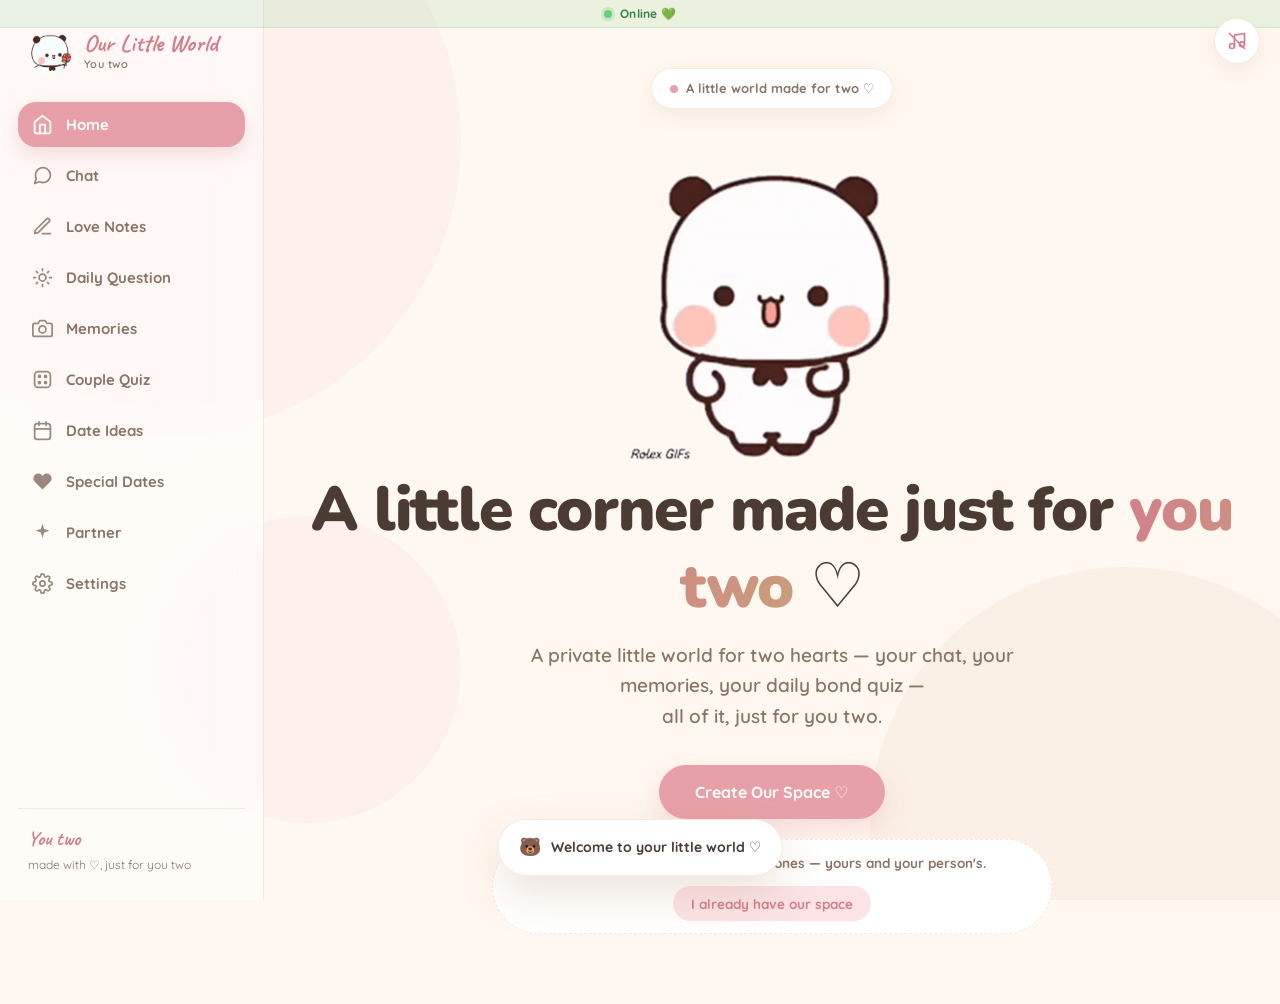
==== commit c2aaed78: "fixed chats" ====
--- a/index.html
+++ b/index.html
@@ -2,7 +2,7 @@
 <html lang="en">
 <head>
   <meta charset="UTF-8" />
-  <meta name="viewport" content="width=device-width, initial-scale=1.0, viewport-fit=cover" />
+  <meta name="viewport" content="width=device-width, initial-scale=1.0, maximum-scale=1.0, user-scalable=no, viewport-fit=cover" />
   <meta name="theme-color" content="#FFF8F0" />
   <meta name="description" content="A little corner made just for you two — a cozy, romantic AI companion space." />
   <title>Our Little World ♡</title>
--- a/css/styles.css
+++ b/css/styles.css
@@ -162,7 +162,7 @@
 /* ---------- Reset & base ---------- */
 *, *::before, *::after { box-sizing: border-box; margin: 0; padding: 0; }
 
-html { -webkit-text-size-adjust: 100%; }
+html { -webkit-text-size-adjust: 100%; overflow-x: hidden; max-width: 100%; }
 
 body {
   font-family: var(--font-body);
@@ -513,6 +513,11 @@
 .msg.user .bubble::after { content: '♡'; position: absolute; right: 12px; bottom: -2px; font-size: 13px; opacity: 0.5; }
 .msg .msg-time { font-size: 10.5px; color: var(--ink-soft); opacity: 0.8; padding: 0 6px; align-self: flex-end; }
 
+/* First-letter name avatars (chat "DP") */
+.msg-avatar.dp { border-radius: 50%; display: grid; place-items: center; font-weight: 900; font-size: 14px; box-shadow: var(--shadow-card); background: var(--primary-soft); color: var(--primary-deep); text-transform: uppercase; }
+.msg-avatar.dp-me { background: var(--primary); color: #fff; }
+.chat-head .char-dp { width: 100%; height: 100%; border-radius: 50%; display: grid; place-items: center; font-weight: 900; font-size: 18px; background: var(--primary-soft); color: var(--primary-deep); box-shadow: var(--shadow-card); text-transform: uppercase; }
+
 /* Typing indicator */
 .typing { display: inline-flex; align-items: center; gap: 5px; padding: 14px 20px; }
 .typing i { width: 7px; height: 7px; border-radius: 50%; background: var(--primary); animation: typing 1.2s infinite ease-in-out; }
@@ -531,6 +536,100 @@
 .chat-input-box .send-btn { width: 44px; height: 44px; border-radius: 50%; background: var(--primary); color: #fff; display: grid; place-items: center; flex-shrink: 0; transition: all 0.25s var(--ease); box-shadow: 0 6px 16px var(--glow); }
 .chat-input-box .send-btn:hover { transform: scale(1.08) rotate(-8deg); }
 .chat-input-box .send-btn svg { width: 19px; height: 19px; }
+
+/* ---------- Couple chat — modern messenger look (chat section only) ----------
+   Scoped under .couple-chat so the AI companion chat keeps its own style. */
+.couple-chat {
+  background: var(--bg);
+}
+.couple-chat .chat-head {
+  padding: 13px 22px; gap: 13px; background: var(--glass);
+  backdrop-filter: blur(18px); -webkit-backdrop-filter: blur(18px);
+}
+.couple-chat .chat-head .avatar { width: 46px; height: 46px; }
+.couple-chat .chat-head .avatar .char-dp {
+  width: 100%; height: 100%; border-radius: 50%; display: grid; place-items: center;
+  font-weight: 800; font-size: 19px; letter-spacing: 0.02em; text-transform: uppercase;
+  background: linear-gradient(135deg, var(--primary-deep), var(--primary));
+  color: #fff; box-shadow: 0 4px 14px var(--glow);
+}
+.couple-chat .chat-head .avatar .online {
+  bottom: 1px; right: 1px; width: 12px; height: 12px;
+  background: #c7c9cc; border-color: var(--surface); opacity: 0.85;
+  transition: background 0.25s var(--ease), opacity 0.25s var(--ease);
+}
+.couple-chat .chat-head .avatar .online.on { background: #25d366; opacity: 1; box-shadow: 0 0 0 3px rgba(37, 211, 102, 0.18); }
+.couple-chat .chat-head-meta { display: flex; flex-direction: column; min-width: 0; }
+.couple-chat .chat-head-meta h2 {
+  font-size: 17.5px; font-weight: 800; line-height: 1.2;
+  white-space: nowrap; overflow: hidden; text-overflow: ellipsis;
+}
+.couple-chat .chat-head-meta p { color: var(--ink-soft); line-height: 1.3; white-space: nowrap; overflow: hidden; text-overflow: ellipsis; }
+.couple-chat .chat-head-meta p.status-online { color: #25d366; }
+
+.couple-chat .chat-body {
+  background-image:
+    radial-gradient(circle at 18% 22%, var(--primary-soft) 0, transparent 44%),
+    radial-gradient(circle at 84% 76%, var(--accent-soft) 0, transparent 46%);
+}
+
+.couple-chat .chat-day {
+  align-self: center; margin: 12px 0 8px; padding: 5px 14px; border-radius: 999px;
+  background: var(--surface); border: 1px solid var(--line); box-shadow: 0 2px 8px rgba(30, 20, 10, 0.05);
+}
+.couple-chat .chat-day::before, .couple-chat .chat-day::after { display: none; }
+
+.couple-chat .msg { max-width: 80%; gap: 8px; margin: 4px 0; }
+.couple-chat .msg .msg-avatar { width: 32px; height: 32px; }
+.couple-chat .msg .msg-avatar.dp-them { background: var(--primary-soft); color: var(--primary-deep); box-shadow: 0 2px 8px rgba(30, 20, 10, 0.08); }
+.couple-chat .msg .msg-avatar.dp-me { background: linear-gradient(135deg, var(--primary-deep), var(--primary)); color: #fff; }
+.couple-chat .msg .bubble {
+  padding: 10px 14px 8px; border-radius: 18px; font-size: 14.5px; line-height: 1.5;
+  box-shadow: 0 2px 10px rgba(30, 20, 10, 0.07);
+}
+.couple-chat .msg.ai .bubble { background: var(--surface); border: 1px solid var(--line); border-bottom-left-radius: 6px; }
+.couple-chat .msg.user .bubble { background: linear-gradient(135deg, var(--primary-deep), var(--primary)); color: #fff; border-bottom-right-radius: 6px; }
+.couple-chat .msg.user .bubble::after { display: none; }
+.couple-chat .bubble-text { display: block; }
+.couple-chat .bubble-meta {
+  display: inline-flex; align-items: center; gap: 3px; margin: 6px -4px -2px 12px; float: right;
+  font-size: 10.5px; line-height: 1; font-weight: 700; color: var(--ink-soft);
+}
+.couple-chat .msg.user .bubble-meta { color: rgba(255, 255, 255, 0.82); }
+.couple-chat .msg .msg-time { opacity: 1; padding: 0; }
+.couple-chat .msg.user .msg-time { color: inherit; }
+.couple-chat .msg-tick { font-size: 12px; font-weight: 900; letter-spacing: -0.03em; }
+.couple-chat .msg.user .msg-tick.tick-seen { color: #bfe9ff; }
+.couple-chat .msg.user .msg-tick.tick-delivered { color: rgba(255, 255, 255, 0.86); }
+.couple-chat .msg.user .msg-tick.tick-sent { color: rgba(255, 255, 255, 0.55); }
+
+/* photo bubbles */
+.couple-chat .msg .bubble-img { padding: 4px; }
+.couple-chat .bubble-img { position: relative; }
+.couple-chat .bubble-img .msg-img + .bubble-meta { position: absolute; right: 10px; bottom: 10px; margin: 0; padding: 2px 7px; border-radius: 9px; background: rgba(12, 12, 24, 0.38); color: #fff; }
+.couple-chat .bubble-img .msg-tick { color: #bfe9ff; }
+
+/* typing bubble */
+#chat-typing { display: none; max-width: 760px; width: 100%; margin: 0 auto; padding: 6px 20px 2px; }
+#chat-typing.show { display: flex; }
+.typing-bubble {
+  display: inline-flex; align-items: center; gap: 9px;
+  background: var(--surface); border: 1px solid var(--line); border-radius: 18px; border-bottom-left-radius: 6px;
+  padding: 9px 14px; font-size: 12.5px; font-weight: 700; color: var(--ink-soft); box-shadow: var(--shadow-card);
+}
+.typing-dots { display: inline-flex; gap: 3px; }
+.typing-dots i { width: 6px; height: 6px; border-radius: 50%; background: var(--primary-deep); animation: typing 1.2s infinite ease-in-out; }
+.typing-dots i:nth-child(2) { animation-delay: 0.15s; }
+.typing-dots i:nth-child(3) { animation-delay: 0.3s; }
+
+/* input bar — scoped so the companion chat keeps its own */
+.couple-chat .chat-input-wrap { padding: 10px 16px 16px; background: linear-gradient(to top, var(--bg) 70%, transparent); }
+.couple-chat .chat-input-box { border-radius: 24px; padding: 6px 6px 6px 16px; box-shadow: 0 6px 24px rgba(30, 20, 10, 0.08); }
+.couple-chat .chat-input-box .send-btn {
+  width: 42px; height: 42px; background: linear-gradient(135deg, var(--primary-deep), var(--primary));
+  color: #fff; box-shadow: 0 6px 14px var(--glow);
+}
+.couple-chat .attach-btn { width: 40px; height: 40px; }
 
 /* ---------- Love notes ---------- */
 .notes-layout { display: grid; grid-template-columns: 340px 1fr; gap: 24px; align-items: start; }
@@ -661,7 +760,7 @@
 .date-event .de-del:hover { opacity: 1; }
 
 /* ---------- Settings ---------- */
-.settings-grid { display: grid; grid-template-columns: repeat(auto-fit, minmax(320px, 1fr)); gap: 20px; }
+.settings-grid { display: grid; grid-template-columns: repeat(auto-fit, minmax(min(320px, 100%), 1fr)); gap: 20px; }
 .settings-card h3 { display: flex; align-items: center; gap: 10px; font-size: 18px; margin-bottom: 18px; }
 .settings-card h3 .sc-emoji { font-size: 22px; }
 .setting-row { display: flex; justify-content: space-between; align-items: center; gap: 14px; padding: 13px 0; border-bottom: 1px solid var(--line); }
@@ -794,6 +893,35 @@
   .dash-grid { grid-template-columns: 1fr 1fr; }
   .dash-tile { padding: 18px 16px; }
   .mini-stat { min-width: 0; }
+
+  /* Mobile sizing — everything slightly smaller so it fits without zoom */
+  .dash-hello { margin-bottom: 18px; }
+  .dash-hello h1 { font-size: 26px; }
+  .dash-hello p { font-size: 14px; }
+  .section-title { margin: 24px 0 12px; }
+  .section-title h3 { font-size: 19px; }
+  .relation-hero { padding: 22px 18px; gap: 16px; margin-bottom: 18px; }
+  .relation-hero h2 { font-size: 22px; }
+  .dash-tile { gap: 10px; }
+  .dash-tile .dt-icon { width: 44px; height: 44px; font-size: 20px; }
+  .dash-tile .dt-title { font-size: 15px; }
+  .btn { padding: 12px 20px; font-size: 14px; }
+  .msg .bubble { font-size: 14px; padding: 11px 14px; }
+  .chat-input-box textarea { font-size: 14px; }
+  .couple-chat .msg { max-width: 88%; }
+  .couple-chat .msg .bubble { font-size: 14px; padding: 9px 12px 7px; }
+  .couple-chat .chat-head { padding: 12px 14px; }
+  .couple-chat .chat-input-wrap { padding: 8px 10px 12px; }
+  .couple-chat .chat-input-box textarea { font-size: 14px; }
+  .note-card { padding: 22px 20px; }
+  .note-card .note-title { font-size: 20px; }
+  .note-card .note-text { font-size: 15px; }
+  .big-q { font-size: 34px; }
+  .stat-card .st-num { font-size: 30px; }
+  .score-num { font-size: 44px; }
+  .score-reveal { padding: 26px 18px; }
+  .settings-card h3 { font-size: 16px; }
+  .modal .modal-title { font-size: 19px; }
 }
 
 @media (max-width: 380px) {
@@ -917,6 +1045,12 @@
 
 .chat-head .avatar .online { background: var(--line); transition: background 0.3s var(--ease); }
 .chat-head .avatar .online.on { background: #6ccb7a; }
+
+/* Live online-status chip (dashboard + partner page) */
+.presence-chip { display: inline-flex; align-items: center; gap: 7px; margin-top: 10px; font-size: 12.5px; font-weight: 800; color: var(--ink-soft); transition: color 0.3s var(--ease); }
+.presence-chip i { width: 9px; height: 9px; border-radius: 50%; background: var(--line); box-shadow: 0 0 0 3px var(--primary-soft); transition: background 0.3s var(--ease); }
+.presence-chip.on { color: #3c7a48; }
+.presence-chip.on i { background: #6ccb7a; box-shadow: 0 0 0 3px rgba(108, 203, 122, 0.25); }
 .chat-empty { display: flex; flex-direction: column; align-items: center; justify-content: center; text-align: center; min-height: 60vh; padding: 0 20px; gap: 10px; }
 .chat-empty h3 { font-family: var(--font-hand); font-size: 26px; }
 .chat-empty p { max-width: 420px; color: var(--ink-soft); font-weight: 600; font-size: 14.5px; }
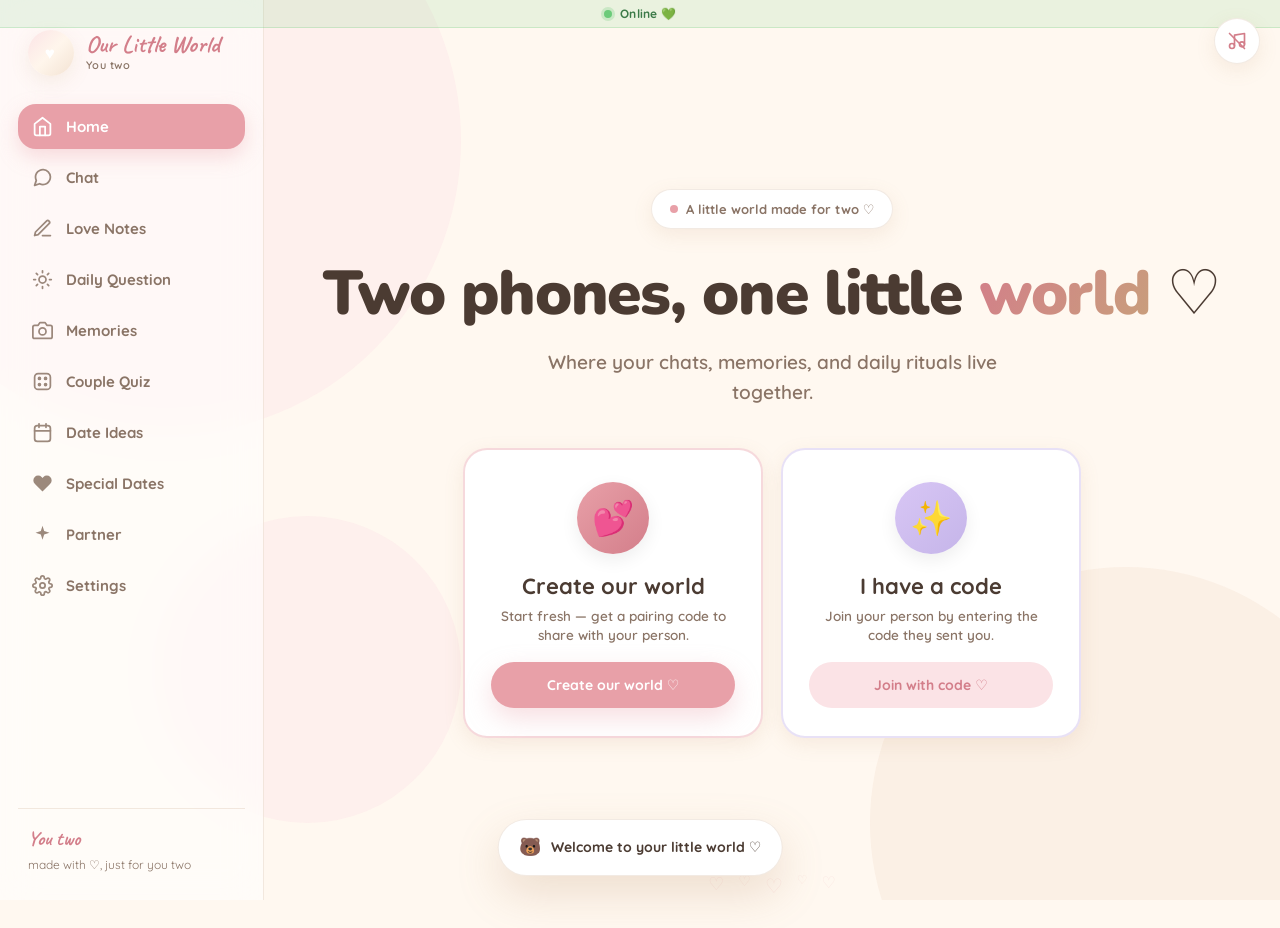
==== commit 6bbe9a6a: "fixed chats" ====
--- a/index.html
+++ b/index.html
@@ -69,6 +69,7 @@
   <script src="js/config.js"></script>
   <script src="js/vendor/supabase.min.js"></script>
   <script src="js/core.js"></script>
+  <script src="js/dp.js"></script>
   <script src="js/bears.js"></script>
   <script src="js/data.js"></script>
   <script src="js/notes.js"></script>
--- a/css/styles.css
+++ b/css/styles.css
@@ -388,6 +388,51 @@
 .landing .sub { font-size: clamp(15px, 2.4vw, 19px); color: var(--ink-soft); font-weight: 600; max-width: 520px; margin: 0 auto 34px; animation: fadeUp 0.8s var(--ease) both; animation-delay: 0.55s; }
 .landing-ctas { display: flex; gap: 14px; flex-wrap: wrap; justify-content: center; animation: fadeUp 0.8s var(--ease) both; animation-delay: 0.7s; }
 @keyframes fadeUp { from { opacity: 0; transform: translateY(24px); } to { opacity: 1; transform: translateY(0); } }
+
+/* ---- Landing two-card layout ---- */
+.landing-cards { display: flex; gap: 18px; flex-wrap: wrap; justify-content: center; margin-top: 6px; max-width: 620px; width: 100%; animation: fadeUp 0.8s var(--ease) both; animation-delay: 0.6s; }
+.landing-card {
+  flex: 1 1 240px; max-width: 300px; min-height: 290px;
+  background: var(--surface); border: 2px solid var(--line);
+  border-radius: 24px; padding: 32px 26px 28px; text-align: center;
+  box-shadow: var(--shadow-card); cursor: pointer;
+  display: flex; flex-direction: column; align-items: center;
+  transition: transform 0.18s var(--ease), box-shadow 0.18s var(--ease), border-color 0.18s;
+  -webkit-appearance: none; outline: none; font-family: var(--font-body); color: var(--ink);
+}
+.landing-card:hover { transform: translateY(-4px); box-shadow: var(--shadow-lg); }
+.landing-card:active { transform: translateY(0); }
+.lc-create { border-color: color-mix(in srgb, var(--primary) 40%, transparent); }
+.lc-create:hover { border-color: var(--primary); }
+.lc-join   { border-color: color-mix(in srgb, #c5b5e9 40%, transparent); }
+.lc-join:hover   { border-color: #c5b5e9; }
+.lc-icon {
+  width: 72px; height: 72px; border-radius: 50%; display: flex;
+  align-items: center; justify-content: center; font-size: 34px;
+  margin-bottom: 18px; box-shadow: 0 6px 18px rgba(0,0,0,0.07);
+}
+.lc-title { font-size: 22px; font-weight: 900; margin-bottom: 6px; }
+.lc-sub   { font-size: 13.5px; color: var(--ink-soft); font-weight: 600; line-height: 1.45; margin-bottom: 16px; flex: 1; }
+.lc-btn   { width: 100%; margin-top: auto; font-size: 14px; }
+
+/* ---- floating hearts decoration ---- */
+.landing-hearts {
+  position: absolute; bottom: 26px; left: 50%; transform: translateX(-50%);
+  display: flex; gap: 14px; opacity: 0.18; pointer-events: none;
+}
+.landing-hearts span {
+  font-size: 18px; color: var(--primary);
+  animation: floatHeart 4s ease-in-out infinite;
+}
+.landing-hearts span:nth-child(2) { animation-delay: 0.7s; font-size: 14px; }
+.landing-hearts span:nth-child(3) { animation-delay: 1.4s; font-size: 20px; }
+.landing-hearts span:nth-child(4) { animation-delay: 2.1s; font-size: 12px; }
+.landing-hearts span:nth-child(5) { animation-delay: 2.8s; font-size: 16px; }
+@keyframes floatHeart { 0%,100% { transform: translateY(0) scale(1); } 50% { transform: translateY(-12px) scale(1.15) rotate(6deg); } }
+@media (max-width: 540px) {
+  .landing-cards { flex-direction: column; align-items: center; }
+  .landing-card { max-width: 100%; min-height: auto; padding: 26px 22px 24px; }
+}
 
 /* ---------- Onboarding wizard ---------- */
 .wizard { max-width: 720px; margin: 0 auto; padding: 30px 24px 80px; animation: pageIn 0.5s var(--ease); }
@@ -1369,3 +1414,39 @@
   }
 }
 
+
+/* ============================================================
+   DP — couple chip (sidebar), chat bubble photos, photo preview
+   ============================================================ */
+.sidebar-logo .couple-dp {
+  width: 46px; height: 46px; border-radius: 50%; border: 0; padding: 0;
+  flex-shrink: 0; cursor: pointer; overflow: hidden; display: grid;
+  place-items: center; background: var(--grad); box-shadow: var(--shadow-card);
+}
+.couple-dp .cdp-initials {
+  font-family: var(--font-hand); font-size: 17px; font-weight: 800;
+  color: #fff; letter-spacing: 0.05em; padding-right: 0.08em;
+}
+.couple-dp .cdp-img { width: 100%; height: 100%; border-radius: 50%; object-fit: cover; display: block; }
+
+/* Chat bubble chips become buttons (photo replaces the letter). */
+.msg-avatar.dp { border: 0; padding: 0; cursor: pointer; }
+.msg-avatar.dp .dp-img { width: 100%; height: 100%; border-radius: 50%; object-fit: cover; display: block; }
+.couple-chat .chat-head .char-dp { border: 0; padding: 0; overflow: hidden; cursor: pointer; }
+.couple-chat .chat-head .char-dp .dp-img { width: 100%; height: 100%; border-radius: 50%; object-fit: cover; display: block; }
+
+/* Simple full-screen photo preview — image + ✕ only. */
+.dp-preview {
+  position: fixed; inset: 0; z-index: 10001; background: rgba(12, 10, 6, 0.94);
+  display: flex; align-items: center; justify-content: center; animation: fadeIn 0.18s var(--ease);
+}
+.dp-preview img { max-width: 92vw; max-height: 86vh; border-radius: 12px; box-shadow: 0 8px 40px rgba(0,0,0,0.55); object-fit: contain; }
+.dp-preview .dp-preview-close {
+  position: absolute; top: 14px; right: 14px; width: 40px; height: 40px; border-radius: 50%;
+  border: 0; cursor: pointer; font-size: 18px; font-weight: 700; color: #fff;
+  background: rgba(255,255,255,0.16); display: grid; place-items: center;
+}
+@media (max-width: 400px) {
+  .sidebar-logo .couple-dp { width: 40px; height: 40px; }
+  .couple-dp .cdp-initials { font-size: 15px; }
+}
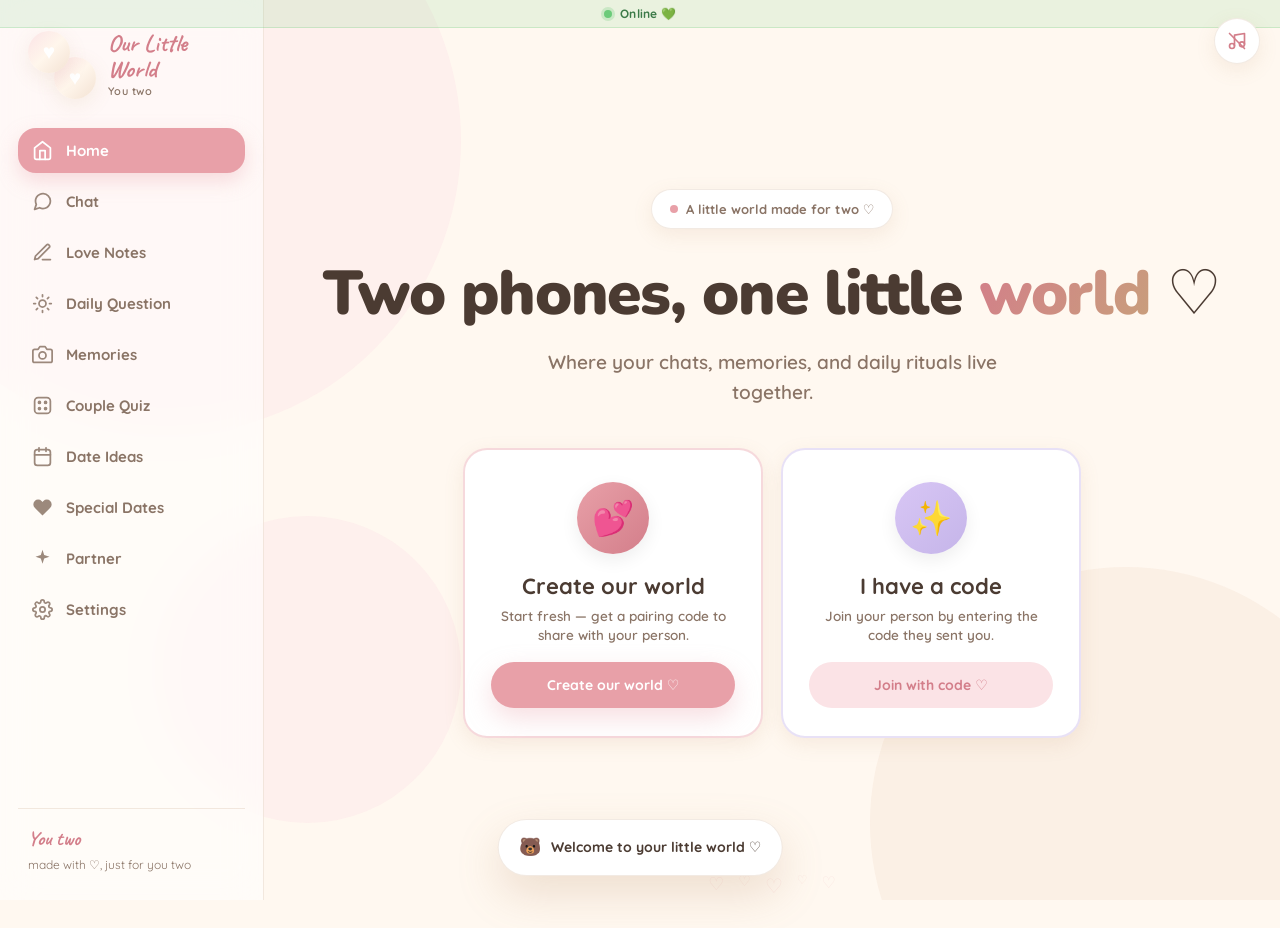
==== commit 1dbdbb5a: "fixed chats" ====
--- a/index.html
+++ b/index.html
@@ -81,6 +81,7 @@
   <script src="js/services/presence.js"></script>
   <script src="js/services/quiz.js"></script>
   <script src="js/services/shared.js"></script>
+  <script src="js/services/journal.js"></script>
   <script src="js/services/net.js"></script>
   <script src="js/supabase.js" type="module"></script>
   <script src="js/dudu.js"></script>
--- a/css/styles.css
+++ b/css/styles.css
@@ -979,6 +979,7 @@
 @media (prefers-reduced-motion: reduce) {
   *, *::before, *::after { animation-duration: 0.01ms !important; animation-iteration-count: 1 !important; transition-duration: 0.01ms !important; }
   .landing-bears .bear-wave { animation: none !important; }
+  .duo-top, .duo-bot { animation: none !important; }
 }
 
 /* ============================================================
@@ -1416,18 +1417,33 @@
 
 
 /* ============================================================
-   DP — couple chip (sidebar), chat bubble photos, photo preview
+   DP — duo circles (sidebar), chat bubble photos, photo preview
    ============================================================ */
-.sidebar-logo .couple-dp {
-  width: 46px; height: 46px; border-radius: 50%; border: 0; padding: 0;
-  flex-shrink: 0; cursor: pointer; overflow: hidden; display: grid;
-  place-items: center; background: var(--grad); box-shadow: var(--shadow-card);
-}
-.couple-dp .cdp-initials {
-  font-family: var(--font-hand); font-size: 17px; font-weight: 800;
-  color: #fff; letter-spacing: 0.05em; padding-right: 0.08em;
-}
-.couple-dp .cdp-img { width: 100%; height: 100%; border-radius: 50%; object-fit: cover; display: block; }
+/* Two overlapping circles — my picture top-left, my partner's
+   bottom-right. Each floats; initials until a synced chat photo
+   replaces the circle. No border, no heart — just two circles. */
+.sidebar-logo .duo-dp {
+  width: 68px; height: 68px; flex-shrink: 0; border: 0; padding: 0;
+  background: none; cursor: pointer; border-radius: 50%;
+  display: block; position: relative;
+}
+.duo-dp .duo-cluster { position: absolute; inset: 0; display: block; }
+.duo-ring {
+  position: absolute; width: 42px; height: 42px; border-radius: 50%;
+  display: grid; place-items: center; overflow: hidden; cursor: pointer; padding: 0; font: inherit;
+  background: var(--grad); color: #fff; box-shadow: var(--shadow-card);
+  border: none;
+}
+.duo-ring:focus-visible { outline: 2px solid var(--primary); outline-offset: 2px; }
+.duo-ring img { width: 100%; height: 100%; object-fit: cover; border-radius: 50%; display: block; }
+.duo-ring .duo-let {
+  font-family: var(--font-hand); font-size: 21px; font-weight: 800;
+  color: #fff; line-height: 1;
+}
+.duo-top { top: 0; left: 0; z-index: 2; animation: duoFloatA 3.8s ease-in-out infinite; }
+.duo-bot { bottom: 0; right: 0; z-index: 1; animation: duoFloatB 4.2s ease-in-out infinite; }
+@keyframes duoFloatA { 0%, 100% { transform: translateY(0); } 50% { transform: translateY(-3px); } }
+@keyframes duoFloatB { 0%, 100% { transform: translateY(0); } 50% { transform: translateY(3px); } }
 
 /* Chat bubble chips become buttons (photo replaces the letter). */
 .msg-avatar.dp { border: 0; padding: 0; cursor: pointer; }
@@ -1435,18 +1451,81 @@
 .couple-chat .chat-head .char-dp { border: 0; padding: 0; overflow: hidden; cursor: pointer; }
 .couple-chat .chat-head .char-dp .dp-img { width: 100%; height: 100%; border-radius: 50%; object-fit: cover; display: block; }
 
-/* Simple full-screen photo preview — image + ✕ only. */
+/* Full-screen photo preview — big image, zoomable, with Change + Delete.
+   The stage covers the whole overlay so the zoom entrance can use the
+   tapped spot as its transform-origin (stage box == viewport). */
 .dp-preview {
   position: fixed; inset: 0; z-index: 10001; background: rgba(12, 10, 6, 0.94);
-  display: flex; align-items: center; justify-content: center; animation: fadeIn 0.18s var(--ease);
-}
-.dp-preview img { max-width: 92vw; max-height: 86vh; border-radius: 12px; box-shadow: 0 8px 40px rgba(0,0,0,0.55); object-fit: contain; }
-.dp-preview .dp-preview-close {
+  animation: fadeIn 0.18s var(--ease);
+}
+.dp-preview-stage { position: absolute; inset: 0; display: flex; align-items: center; justify-content: center; overflow: auto; touch-action: manipulation; -webkit-overflow-scrolling: touch; }
+.dp-preview-stage img { max-width: 92vw; max-height: 76vh; border-radius: 14px; box-shadow: 0 8px 40px rgba(0,0,0,0.55); object-fit: contain; transform: scale(1); transition: transform 0.18s ease; cursor: zoom-in; }
+.dp-preview-close {
   position: absolute; top: 14px; right: 14px; width: 40px; height: 40px; border-radius: 50%;
   border: 0; cursor: pointer; font-size: 18px; font-weight: 700; color: #fff;
-  background: rgba(255,255,255,0.16); display: grid; place-items: center;
-}
+  background: rgba(255,255,255,0.16); display: grid; place-items: center; z-index: 2;
+}
+.dp-preview-action {
+  position: absolute; bottom: 24px; border: 0; cursor: pointer; font-size: 15px; font-weight: 700;
+  color: #fff; padding: 11px 22px; border-radius: 999px; z-index: 2;
+}
+.dp-preview-change { background: rgba(255,255,255,0.18); left: 50%; transform: translateX(-50%); }
+.dp-preview-change:active { background: rgba(255,255,255,0.28); }
+.dp-preview-del { background: rgba(200,40,40,0.35); right: 24px; }
+.dp-preview-del:active { background: rgba(200,40,40,0.55); }
 @media (max-width: 400px) {
-  .sidebar-logo .couple-dp { width: 40px; height: 40px; }
-  .couple-dp .cdp-initials { font-size: 15px; }
-}
+  .sidebar-logo .duo-dp { width: 60px; height: 60px; }
+  .duo-ring { width: 37px; height: 37px; }
+  .duo-ring .duo-let { font-size: 18px; }
+}
+
+/* Partner page: Our photos manager (also the mobile way to set the DP) —
+   YOUR photo + YOUR PERSON'S photo as two big side-by-side tiles. */
+.dp-manage-card .dp-manage { display: grid; grid-template-columns: repeat(2, 1fr); gap: 12px; }
+.mng-dp {
+  display: flex; flex-direction: column; align-items: center; justify-content: center;
+  gap: 10px; text-align: center; width: 100%; min-height: 150px;
+  background: var(--card, #fff); border: 1px solid rgba(0,0,0,0.07); border-radius: 16px;
+  padding: 18px 12px; cursor: pointer; font-family: inherit; transition: transform .15s ease, box-shadow .15s ease;
+}
+.mng-dp:hover { transform: translateY(-2px); box-shadow: var(--shadow-card); }
+.mng-chip {
+  width: 68px; height: 68px; border-radius: 50%; flex-shrink: 0; overflow: hidden;
+  display: grid; place-items: center; background: var(--grad); color: #fff;
+}
+.mng-chip .mng-inits {
+  font-family: var(--font-hand); font-size: 24px; font-weight: 800; letter-spacing: 0.05em;
+  padding-right: 0.06em; color: #fff;
+}
+.mng-chip .mng-img { width: 100%; height: 100%; object-fit: cover; display: block; }
+.mng-label { display: flex; flex-direction: column; gap: 2px; min-width: 0; }
+.mng-label b { font-size: 15px; font-weight: 700; color: var(--t2, #3a3124); }
+.mng-label i { font-style: normal; font-size: 12px; color: var(--mut, #9b8f7a); }
+
+@media (max-width: 640px) {
+  .dp-manage-card .dp-manage { grid-template-columns: 1fr; }
+  .mng-dp { flex-direction: row; min-height: auto; text-align: left; justify-content: flex-start; padding: 12px 14px; }
+  .mng-chip { width: 48px; height: 48px; }
+}
+
+/* Partner page: "What's new" — the couple activity feed (newest first) */
+.journal-card .journal-list {
+  list-style: none; margin: 0; padding: 0; display: flex; flex-direction: column; gap: 10px;
+}
+.j-item {
+  display: flex; gap: 12px; align-items: flex-start; text-align: left;
+  background: var(--card, #fff); border: 1px solid rgba(0,0,0,0.06); border-radius: 14px;
+  padding: 12px 14px;
+}
+.j-emoji {
+  width: 42px; height: 42px; border-radius: 50%; flex-shrink: 0;
+  display: grid; place-items: center; font-size: 21px; background: var(--grad);
+}
+.j-body { display: flex; flex-direction: column; gap: 3px; min-width: 0; }
+.j-msg { font-size: 14px; font-weight: 600; color: var(--t2, #3a3124); line-height: 1.4; }
+.j-meta { font-size: 12px; color: var(--mut, #9b8f7a); line-height: 1.4; }
+.j-meta b { color: var(--primary-deep, #a05a7a); font-weight: 700; }
+.j-when { white-space: nowrap; }
+.journal-empty { text-align: center; padding: 10px 12px 6px; }
+.j-empty-emoji { font-size: 28px; display: block; margin-bottom: 8px; }
+.journal-empty p { font-size: 13px; color: var(--mut, #9b8f7a); margin: 0; line-height: 1.5; }
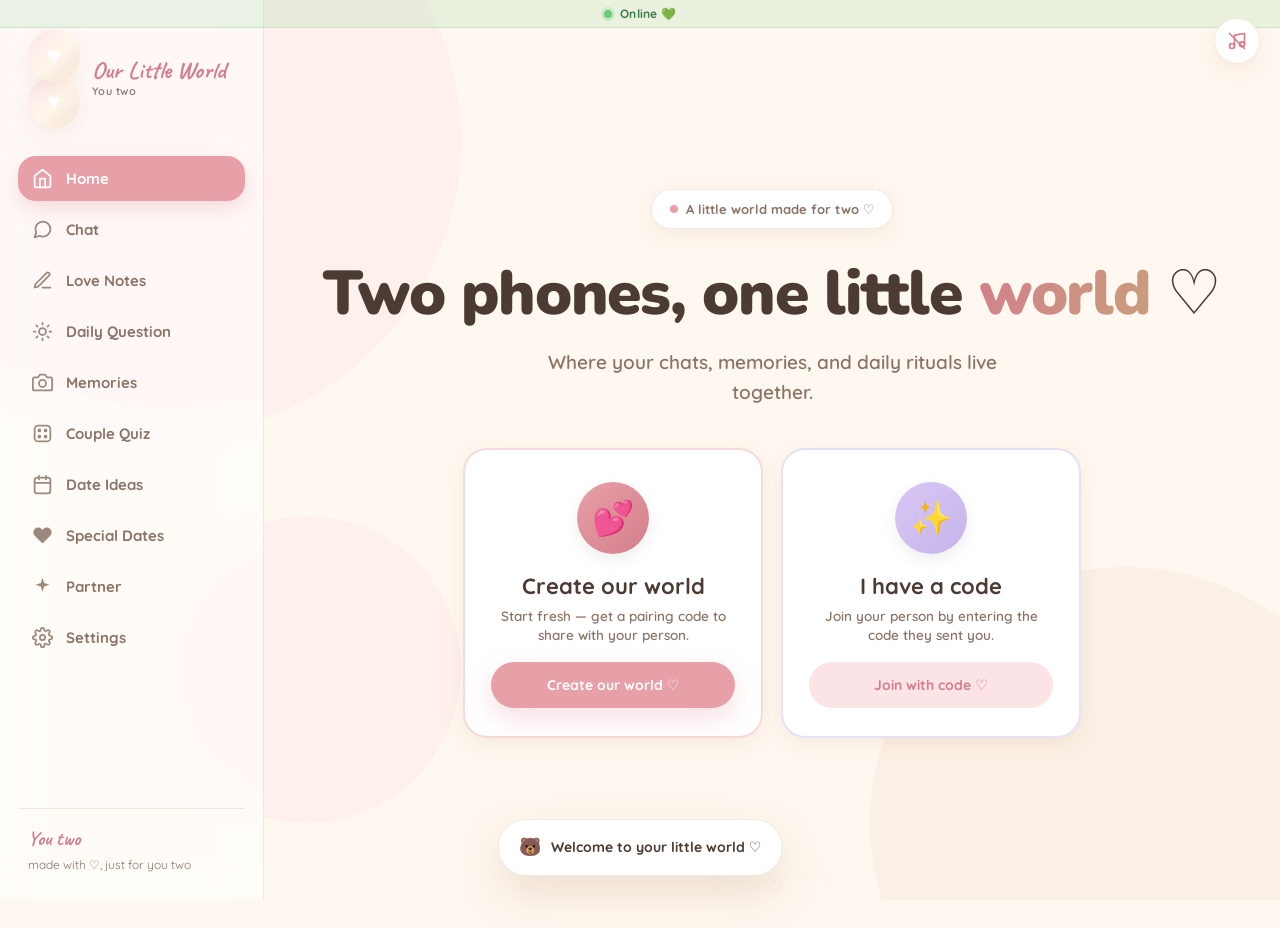
==== commit c916189b: "memories 2-col phones, chat tiny, keyboard no more lifts to top" ====
--- a/index.html
+++ b/index.html
@@ -2,7 +2,7 @@
 <html lang="en">
 <head>
   <meta charset="UTF-8" />
-  <meta name="viewport" content="width=device-width, initial-scale=1.0, maximum-scale=1.0, user-scalable=no, viewport-fit=cover" />
+  <meta name="viewport" content="width=device-width, initial-scale=1.0, maximum-scale=1.0, user-scalable=no, viewport-fit=cover, interactive-widget=resizes-content" />
   <meta name="theme-color" content="#FFF8F0" />
   <meta name="description" content="A little corner made just for you two — a cozy, romantic AI companion space." />
   <title>Our Little World ♡</title>
--- a/css/styles.css
+++ b/css/styles.css
@@ -17,9 +17,10 @@
   --shadow-float: 0 18px 44px rgba(178, 132, 92, 0.22);
   --glass: rgba(255, 255, 255, 0.55);
   --ease: cubic-bezier(0.22, 1, 0.36, 1);
-  /* mobile bottom nav height (incl. home-indicator safe area) — used by
-     the chat page + toasts so nothing hides behind the fixed nav */
-  --bnav: calc(62px + env(safe-area-inset-bottom));
+  /* mobile bottom nav height (incl. its bottom margin + home-indicator
+     safe area) — used by the chat page + toasts so nothing hides behind
+     the floating nav */
+  --bnav: calc(74px + env(safe-area-inset-bottom));
 }
 
 /* Milk & Mocha (default) */
@@ -169,6 +170,8 @@
   background: var(--bg);
   color: var(--ink);
   min-height: 100vh;
+  min-height: var(--vv-h, 100vh);
+  min-height: var(--vv-h, 100dvh);
   overflow-x: hidden;
   line-height: 1.6;
   transition: background 0.6s var(--ease), color 0.6s var(--ease);
@@ -203,7 +206,7 @@
 .bg-floating { display: none; }
 
 /* ---------- App layout ---------- */
-.app { position: relative; z-index: 1; display: flex; min-height: 100vh; }
+.app { position: relative; z-index: 1; display: flex; min-height: 100vh; min-height: var(--vv-h, 100vh); min-height: var(--vv-h, 100dvh); }
 .main { flex: 1; margin-left: 264px; width: calc(100% - 264px); transition: margin 0.45s var(--ease); }
 
 .page { padding: 38px 44px 90px; max-width: 1240px; margin: 0 auto; }
@@ -249,34 +252,47 @@
 .sidebar-footer .sf-name { font-family: var(--font-hand); font-size: 20px; font-weight: 700; color: var(--primary-deep); }
 .sidebar-footer .sf-sub { font-size: 12px; color: var(--ink-soft); }
 
-/* ---------- Bottom nav (mobile) ---------- */
+/* ---------- Bottom nav (mobile) — floating centred pill, never clipped,
+   always clear of the screen edge / home indicator ---------- */
 .bottom-nav {
-  display: none; position: fixed; left: 0; right: 0; bottom: 0; z-index: 60;
+  display: none; position: fixed; left: 50%; transform: translateX(-50%);
+  bottom: 0;
+  bottom: calc(10px + env(safe-area-inset-bottom));
+  z-index: 60;
+  width: min(540px, calc(100% - 22px));
   background: var(--glass); backdrop-filter: blur(20px); -webkit-backdrop-filter: blur(20px);
-  border-top: 1px solid var(--line); height: var(--bnav);
-  box-shadow: 0 -8px 30px rgba(0,0,0,0.06); padding: 0;
+  border: 1px solid var(--line); height: 64px; border-radius: 26px;
+  box-shadow: 0 -8px 30px rgba(0,0,0,0.08); padding: 0;
 }
 .bn-inner {
-  display: flex; justify-content: space-around; align-items: flex-end;
+  display: flex; justify-content: space-around; align-items: stretch;
   height: 100%; max-width: 540px; margin: 0 auto;
-  padding: 4px 8px calc(4px + env(safe-area-inset-bottom));
+  padding: 6px 8px 6px;
 }
 .bn-item {
-  position: relative; flex: 1; min-width: 0; height: 100%;
-  display: flex; flex-direction: column; align-items: center; justify-content: flex-end;
-  gap: 3px; padding: 4px 4px 7px; border-radius: var(--radius-sm);
-  font-size: 10px; font-weight: 800; color: var(--ink-soft); line-height: 1.15;
+  position: relative; flex: 1; min-width: 0; height: auto;
+  display: flex; flex-direction: column; align-items: center; justify-content: center;
+  gap: 2px; padding: 2px 2px; border-radius: 18px;
+  font-size: 9.5px; font-weight: 800; color: var(--ink-soft); line-height: 1.15;
   transition: color 0.25s var(--ease);
 }
-.bn-item svg { width: 22px; height: 22px; display: block; transition: transform 0.3s var(--ease); }
-.bn-label { max-width: 100%; white-space: nowrap; overflow: hidden; text-overflow: ellipsis; }
+.bn-item svg { width: 20px; height: 20px; display: block; transition: transform 0.3s var(--ease); }
+.bn-label {
+  max-width: 100%;
+  white-space: normal;
+  overflow: visible;
+  text-align: center;
+  line-height: 1.2;
+  padding: 1px 1px 0;
+  max-height: 22px;
+}
 .bn-icon-wrap {
   position: relative; display: grid; place-items: center;
-  width: 48px; height: 34px; border-radius: 18px;
+  width: 40px; height: 30px; border-radius: 15px;
   transition: transform 0.3s var(--ease);
 }
 .bn-icon-wrap::before {
-  content: ''; position: absolute; inset: 0; border-radius: 18px;
+  content: ''; position: absolute; inset: 0; border-radius: 15px;
   background: var(--primary-soft);
   background: color-mix(in srgb, var(--primary) 22%, transparent);
   box-shadow: inset 0 1px 0 rgba(255,255,255,0.4), 0 4px 12px var(--glow);
@@ -311,8 +327,9 @@
 .btn-soft:hover { background: var(--primary); color: #fff; transform: translateY(-2px); }
 .btn-ghost { background: transparent; color: var(--ink-soft); border: 1.5px solid var(--line); }
 .btn-ghost:hover { border-color: var(--primary); color: var(--primary-deep); background: var(--primary-soft); transform: translateY(-2px); }
-.btn-danger { background: #f7e0e3; color: #c05656; }
-.btn-danger:hover { background: #e8c4c9; transform: translateY(-2px); }
+.btn-danger { background: #df5757; color: #fff; box-shadow: 0 6px 18px rgba(200, 70, 70, 0.28); }
+.btn-danger:hover { background: #c94747; transform: translateY(-2px); box-shadow: 0 10px 22px rgba(200, 70, 70, 0.32); }
+.btn-danger.btn-sm { box-shadow: none; }
 .btn-sm { padding: 9px 18px; font-size: 13.5px; }
 .btn-lg { padding: 17px 36px; font-size: 16px; }
 .btn:disabled { opacity: 0.55; cursor: not-allowed; transform: none !important; }
@@ -359,7 +376,7 @@
 .input-lg { font-size: 17px; padding: 17px 20px; }
 
 /* ---------- Landing page ---------- */
-.landing { min-height: 100vh; display: flex; flex-direction: column; align-items: center; justify-content: center; text-align: center; padding: 40px 24px 70px; position: relative; }
+.landing { min-height: 100vh; min-height: var(--vv-h, 100vh); min-height: var(--vv-h, 100dvh); display: flex; flex-direction: column; align-items: center; justify-content: center; text-align: center; padding: 40px 24px 70px; position: relative; }
 .landing-badge {
   display: inline-flex; align-items: center; gap: 8px; padding: 9px 18px; border-radius: 50px;
   background: var(--surface); box-shadow: var(--shadow-card); border: 1px solid var(--line);
@@ -525,7 +542,7 @@
 .section-title .hand { font-size: 20px; }
 
 /* ---------- Chat ---------- */
-.chat-page { display: flex; flex-direction: column; height: 100vh; height: 100dvh; width: 100%; animation: pageIn 0.4s var(--ease); }
+.chat-page { display: flex; flex-direction: column; height: 100vh; height: var(--vv-h, 100vh); height: var(--vv-h, 100dvh); width: 100%; animation: pageIn 0.4s var(--ease); }
 .chat-head {
   display: flex; align-items: center; gap: 14px; padding: 16px 26px;
   background: var(--glass); backdrop-filter: blur(16px); -webkit-backdrop-filter: blur(16px);
@@ -758,6 +775,32 @@
 
 /* Score reveal */
 .score-reveal { text-align: center; padding: 40px 30px; }
+
+/* Quiz result: per-question "what did we each pick" breakdown */
+.quiz-detail-title {
+  font-size: 15px; font-weight: 800; color: var(--ink, #4B3B32); margin: 0 0 14px;
+}
+.quiz-detail { display: flex; flex-direction: column; gap: 10px; }
+.qd-row {
+  border: 1px solid rgba(0,0,0,0.07); border-radius: 14px; padding: 12px 14px;
+  background: var(--card, #fff);
+}
+.qd-q { font-size: 14px; font-weight: 800; color: var(--t2, #3a3124); line-height: 1.45; margin-bottom: 10px; }
+.qd-answers { display: flex; align-items: center; gap: 8px; flex-wrap: wrap; }
+.qd-tag {
+  font-size: 13px; color: var(--primary-deep, #a05a7a); background: var(--primary-soft, #f9eef2);
+  border-radius: 999px; padding: 6px 12px; font-weight: 600;
+}
+.qd-tag b { font-weight: 800; }
+.qd-you { background: var(--primary-soft, #f9eef2); }
+.qd-them { background: #eef6ff; color: #3f6f9c; }
+.qd-vs { font-size: 12px; color: var(--mut, #9b8f7a); font-weight: 800; }
+.qd-badge { display: flex; gap: 8px; margin-top: 8px; flex-wrap: wrap; }
+.qd-badge span {
+  display: inline-block; font-size: 12px; font-weight: 700; border-radius: 999px; padding: 4px 10px;
+}
+.qd-badge-ok { background: #e7f6ea; color: #3d8b4f; }
+.qd-badge-swap { background: #fdecec; color: #b35050; }
 .score-ring { width: 210px; height: 210px; margin: 20px auto; border-radius: 50%; display: grid; place-items: center; position: relative; }
 .score-ring svg { position: absolute; inset: 0; transform: rotate(-90deg); }
 .score-ring .ring-bg { fill: none; stroke: var(--primary-soft); stroke-width: 12; }
@@ -812,6 +855,30 @@
 .setting-row:last-child { border-bottom: none; }
 .setting-row .sr-title { font-weight: 800; font-size: 14.5px; }
 .setting-row .sr-sub { font-size: 12px; color: var(--ink-soft); font-weight: 600; }
+
+/* Highlighted "Your data" card — tinted border, tidy buttons, a clear
+   spaced danger zone for the factory reset */
+.settings-card--data {
+  border: 1.5px solid color-mix(in srgb, var(--danger, #d4574f) 30%, var(--line, #f0e4dc));
+  background:
+    linear-gradient(170deg, color-mix(in srgb, var(--danger, #d4574f) 6%, transparent) 0%, transparent 48%),
+    var(--card, #fff);
+}
+.settings-card--data .data-hint { font-size: 12.5px; font-weight: 600; color: var(--ink-soft); margin: -8px 0 6px; line-height: 1.5; }
+.settings-card--data .data-rows { display: flex; flex-direction: column; }
+.settings-card--data .setting-row { flex-wrap: wrap; }
+.settings-card--data .setting-row > div { flex: 1 1 120px; min-width: 0; }
+.settings-card--data .setting-row .btn { flex-shrink: 0; }
+.data-danger {
+  margin-top: 16px; padding: 14px;
+  border: 1px dashed color-mix(in srgb, var(--danger, #d4574f) 45%, var(--line, #f0e4dc));
+  border-radius: 14px;
+  background: color-mix(in srgb, var(--danger, #d4574f) 5%, transparent);
+  display: flex; flex-direction: column; gap: 12px;
+}
+.data-danger .dr-title { font-weight: 800; font-size: 14px; color: var(--ink, #4b3b32); }
+.data-danger .dr-sub { font-size: 12px; color: var(--ink-soft); font-weight: 600; line-height: 1.55; }
+.data-danger .btn { width: 100%; margin-top: 2px; }
 
 /* Toggle switch */
 .switch { position: relative; width: 48px; height: 27px; flex-shrink: 0; }
@@ -902,7 +969,7 @@
 @media (max-width: 860px) {
   .sidebar { display: none; }
   .main { margin-left: 0; width: 100%; }
-  .chat-page { height: calc(100vh - var(--bnav)); height: calc(100dvh - var(--bnav)); }
+  .chat-page { height: calc(100vh - var(--bnav)); height: calc(var(--vv-h, 100vh) - var(--bnav)); height: calc(var(--vv-h, 100dvh) - var(--bnav)); }
   .bottom-nav { display: flex; }
   .page { padding: 26px 18px calc(90px + env(safe-area-inset-bottom)); }
   .toasts { bottom: calc(var(--bnav) + 14px); }
@@ -1405,6 +1472,44 @@
     z-index: 5;
     padding: 8px 0;
   }
+  /* Both owners' memories become small side-by-side cards on phones —
+     more of them fit on screen with a lot less space. */
+  .mem-col-grid {
+    display: grid;
+    grid-template-columns: 1fr 1fr;
+    gap: 8px;
+  }
+  .mem-sticky {
+    padding: 9px 8px 7px;
+    min-height: 0;
+    border-radius: 10px;
+    box-shadow: 1px 2px 5px rgba(0,0,0,0.08), inset 0 -2px 0 rgba(0,0,0,0.04);
+    gap: 3px;
+  }
+  .mem-sticky-title {
+    font-size: 12.5px;
+    line-height: 1.25;
+  }
+  .mem-sticky-desc {
+    font-size: 10.5px;
+    line-height: 1.35;
+    display: -webkit-box;
+    -webkit-line-clamp: 2;
+    -webkit-box-orient: vertical;
+    overflow: hidden;
+  }
+  .mem-sticky-date {
+    font-size: 9.5px;
+    margin-top: 1px;
+  }
+  .mem-img { max-height: 120px; }
+  .mem-caption { padding: 4px 6px 6px; }
+  .mem-title { font-size: 11.5px; }
+  .mem-date { font-size: 9.5px; margin-top: 1px; }
+  .mem-col-name { font-size: 16px; }
+  .mem-col-count { font-size: 10.5px; }
+  .mem-empty { padding: 16px 10px; font-size: 12px; border-radius: 12px; }
+  .mem-add-btn { margin-top: 10px; }
   .waiting-card {
     margin: 0 12px;
     padding: 28px 20px 24px;
@@ -1419,17 +1524,19 @@
 /* ============================================================
    DP — duo circles (sidebar), chat bubble photos, photo preview
    ============================================================ */
-/* Two overlapping circles — my picture top-left, my partner's
-   bottom-right. Each floats; initials until a synced chat photo
-   replaces the circle. No border, no heart — just two circles. */
+/* Two circles stacked TOP-to-BOTTOM — my picture on top, my partner's
+   just under it (up & down). Each ring is a perfectly square, round
+   button, and the photo inside is clipped to a strict circle with
+   object-fit: cover — so no uploaded shape can ever render as an oval.
+   Initials show until a synced chat photo replaces the circle. */
 .sidebar-logo .duo-dp {
-  width: 68px; height: 68px; flex-shrink: 0; border: 0; padding: 0;
-  background: none; cursor: pointer; border-radius: 50%;
+  width: 52px; height: 98px; flex-shrink: 0; border: 0; padding: 0;
+  background: none; cursor: pointer;
   display: block; position: relative;
 }
 .duo-dp .duo-cluster { position: absolute; inset: 0; display: block; }
 .duo-ring {
-  position: absolute; width: 42px; height: 42px; border-radius: 50%;
+  position: absolute; width: 52px; height: 52px; border-radius: 50%;
   display: grid; place-items: center; overflow: hidden; cursor: pointer; padding: 0; font: inherit;
   background: var(--grad); color: #fff; box-shadow: var(--shadow-card);
   border: none;
@@ -1437,11 +1544,11 @@
 .duo-ring:focus-visible { outline: 2px solid var(--primary); outline-offset: 2px; }
 .duo-ring img { width: 100%; height: 100%; object-fit: cover; border-radius: 50%; display: block; }
 .duo-ring .duo-let {
-  font-family: var(--font-hand); font-size: 21px; font-weight: 800;
+  font-family: var(--font-hand); font-size: 24px; font-weight: 800;
   color: #fff; line-height: 1;
 }
 .duo-top { top: 0; left: 0; z-index: 2; animation: duoFloatA 3.8s ease-in-out infinite; }
-.duo-bot { bottom: 0; right: 0; z-index: 1; animation: duoFloatB 4.2s ease-in-out infinite; }
+.duo-bot { top: 46px; left: 0; z-index: 1; animation: duoFloatB 4.2s ease-in-out infinite; }
 @keyframes duoFloatA { 0%, 100% { transform: translateY(0); } 50% { transform: translateY(-3px); } }
 @keyframes duoFloatB { 0%, 100% { transform: translateY(0); } 50% { transform: translateY(3px); } }
 
@@ -1474,9 +1581,10 @@
 .dp-preview-del { background: rgba(200,40,40,0.35); right: 24px; }
 .dp-preview-del:active { background: rgba(200,40,40,0.55); }
 @media (max-width: 400px) {
-  .sidebar-logo .duo-dp { width: 60px; height: 60px; }
-  .duo-ring { width: 37px; height: 37px; }
-  .duo-ring .duo-let { font-size: 18px; }
+  .sidebar-logo .duo-dp { width: 44px; height: 83px; }
+  .duo-ring { width: 44px; height: 44px; }
+  .duo-bot { top: 39px; }
+  .duo-ring .duo-let { font-size: 20px; }
 }
 
 /* Partner page: Our photos manager (also the mobile way to set the DP) —
@@ -1521,6 +1629,8 @@
   width: 42px; height: 42px; border-radius: 50%; flex-shrink: 0;
   display: grid; place-items: center; font-size: 21px; background: var(--grad);
 }
+.j-emoji-img { padding: 0; overflow: hidden; background: transparent; }
+.j-emoji-img .j-img { width: 100%; height: 100%; border-radius: 50%; object-fit: cover; display: block; }
 .j-body { display: flex; flex-direction: column; gap: 3px; min-width: 0; }
 .j-msg { font-size: 14px; font-weight: 600; color: var(--t2, #3a3124); line-height: 1.4; }
 .j-meta { font-size: 12px; color: var(--mut, #9b8f7a); line-height: 1.4; }
@@ -1529,3 +1639,231 @@
 .journal-empty { text-align: center; padding: 10px 12px 6px; }
 .j-empty-emoji { font-size: 28px; display: block; margin-bottom: 8px; }
 .journal-empty p { font-size: 13px; color: var(--mut, #9b8f7a); margin: 0; line-height: 1.5; }
+
+
+/* ============================================================
+   TABLET REFINEMENTS (601–900px) — compact sizes between desktop
+   and phone, so tablets keep the floating nav + smaller tiles.
+   ============================================================ */
+@media (max-width: 900px) and (min-width: 601px) {
+  .page { padding: 20px 16px calc(94px + env(safe-area-inset-bottom)); }
+
+  .dash-hello h1 { font-size: 28px; }
+  .dash-hello p { font-size: 13.5px; }
+  .section-title { margin: 22px 0 11px; }
+  .section-title h3 { font-size: 18px; }
+
+  .card { padding: 18px 16px; }
+  .dash-grid { grid-template-columns: repeat(auto-fill, minmax(170px, 1fr)); gap: 11px; }
+  .dash-tile { padding: 15px 12px; gap: 8px; }
+  .dash-tile .dt-icon { width: 38px; height: 38px; font-size: 18px; }
+  .dash-tile .dt-title { font-size: 14px; }
+  .relation-hero { padding: 18px 17px; gap: 13px; }
+  .relation-hero h2 { font-size: 22px; }
+
+  .btn { padding: 10px 17px; font-size: 13px; }
+  .btn-icon { width: 34px; height: 34px; }
+  .chip { font-size: 12px; }
+
+  .label { font-size: 12.5px; }
+  .input, .textarea, .select { padding: 11px 14px; font-size: 13.5px; }
+
+  .chat-head { padding: 10px 14px; }
+  .chat-head h2 { font-size: 15px; }
+  .msg .bubble { font-size: 13.5px; padding: 9px 13px; }
+  .couple-chat .msg .bubble { font-size: 13px; padding: 8px 11px 6px; }
+
+  .wizard { padding: 20px 18px 64px; }
+  .wizard-card { padding: 22px 20px; }
+  .option-cards { grid-template-columns: repeat(auto-fill, minmax(140px, 1fr)); }
+  .theme-picker { grid-template-columns: repeat(auto-fill, minmax(120px, 1fr)); }
+
+  .note-card { padding: 19px 17px; }
+  .daily-card { padding: 26px 22px; }
+  .polaroid-grid { grid-template-columns: repeat(auto-fill, minmax(185px, 1fr)); gap: 14px; }
+  .quiz-opts { gap: 9px; }
+  .quiz-opt { padding: 12px 14px; font-size: 13.5px; }
+  .stat-card .st-num { font-size: 28px; }
+  .media-grid { grid-template-columns: repeat(auto-fill, minmax(110px, 1fr)); }
+  .settings-grid { gap: 14px; }
+  .setting-row { padding: 11px 0; }
+  .modal { padding: 24px 20px; }
+}
+
+/* ============================================================
+   MOBILE REFINEMENTS — smaller everything, nav never cut off,
+   keyboard-aware chat (no bottom nav while typing)
+   ============================================================ */
+
+/* While the on-screen keyboard is up: hide the floating bottom nav so
+   it never sits above the keys, and let the chat page fill the full
+   (keyboard-reduced) viewport so the typing box rests exactly on top
+   of the keyboard. `--vv-h` is kept in sync by JS (visualViewport). */
+body.kb-open .bottom-nav { display: none !important; }
+body.kb-open .toasts { bottom: 18px; }
+body.kb-open .chat-page {
+  height: 100vh;
+  height: var(--vv-h, 100vh);
+  height: var(--vv-h, 100dvh);
+}
+
+/* Phones & phablets — everything clearly smaller so it fits snugly */
+@media (max-width: 600px) {
+  .page { padding: 10px 10px calc(88px + env(safe-area-inset-bottom)); }
+
+  /* Buttons, chips, forms — very compact */
+  .btn { padding: 8px 12px; font-size: 12px; gap: 6px; border-radius: 14px; }
+  .btn-sm { padding: 6px 11px; font-size: 11.5px; }
+  .btn-lg { padding: 10px 20px; font-size: 13px; }
+  .btn-icon { width: 32px; height: 32px; }
+  .btn-icon svg { width: 14px; height: 14px; }
+  .chip { padding: 4px 9px; font-size: 11px; gap: 4px; border-radius: 999px; }
+  .chip-grid { gap: 6px; }
+  .eyebrow { font-size: 10px; gap: 5px; }
+
+  /* Typography */
+  .dash-hello { margin-bottom: 10px; gap: 2px; }
+  .dash-hello h1 { font-size: 20px; }
+  .dash-hello p { font-size: 12px; }
+  .section-title { margin: 15px 0 8px; gap: 7px; }
+  .section-title h3 { font-size: 16px; }
+  .section-title .hand { font-size: 15px; }
+
+  /* Cards & dashboard */
+  .card { padding: 13px 12px; border-radius: 16px; }
+  .dash-grid { gap: 8px; }
+  .dash-tile { padding: 10px 9px; gap: 5px; border-radius: 15px; }
+  .dash-tile .dt-icon { width: 33px; height: 33px; font-size: 16px; border-radius: 10px; }
+  .dash-tile .dt-title { font-size: 12.5px; }
+  .dash-tile .dt-sub { font-size: 11px; }
+  .dash-tile .dt-go { font-size: 11px; }
+  .relation-hero { padding: 13px 12px; gap: 9px; border-radius: 16px; margin-bottom: 10px; }
+  .relation-hero h2 { font-size: 18px; }
+  .relation-hero .rh-tag { font-size: 10px; padding: 2px 8px; }
+  .relation-hero .rh-ages { font-size: 11.5px; }
+  .relation-hero .rh-bears { width: 86px; }
+
+  /* Landing */
+  .landing { padding: 18px 12px 40px; }
+  .landing h1 { font-size: 26px; margin-bottom: 6px; }
+  .landing .sub { font-size: 12.5px; margin-bottom: 14px; }
+  .landing-badge { padding: 5px 11px; font-size: 11px; margin-bottom: 12px; }
+  .landing-cards { gap: 8px; }
+  .landing-card { padding: 15px 13px 14px; min-height: 0; border-radius: 16px; }
+  .lc-icon { width: 44px; height: 44px; font-size: 21px; margin-bottom: 7px; }
+  .lc-title { font-size: 15.5px; }
+  .lc-sub { font-size: 11.5px; margin-bottom: 7px; }
+
+  /* Wizard */
+  .wizard { padding: 12px 10px 54px; }
+  .wizard-card { padding: 15px 13px; }
+  .wizard-step-q { font-size: 17px; }
+  .wizard-step-hint { font-size: 12.5px; margin-bottom: 13px; }
+  .option-cards { gap: 6px; }
+  .option-card { padding: 10px 11px; font-size: 12.5px; border-radius: 12px; }
+  .option-card .opt-emoji { font-size: 17px; }
+  .theme-card { padding: 7px; }
+  .theme-swatch { height: 38px; }
+  .wizard-head { margin-bottom: 18px; }
+  .wizard-head .hand { font-size: 22px; }
+  .progress { margin-bottom: 18px; }
+
+  /* Forms */
+  .label { font-size: 12px; margin-bottom: 4px; }
+  .field { margin-bottom: 10px; }
+  .input, .textarea, .select { padding: 9px 12px; font-size: 12.5px; border-radius: 12px; }
+  .input-lg { font-size: 13px; padding: 10px 13px; }
+  .textarea { min-height: 88px; }
+
+  /* Chat — general + couple (slim) */
+  .chat-body { padding: 14px 10px 8px; gap: 4px; }
+  .chat-head { padding: 6px 8px; gap: 7px; }
+  .chat-head h2 { font-size: 13px; }
+  .chat-head p { font-size: 9.5px; }
+  .chat-head .avatar { width: 30px; height: 30px; }
+  .chat-head .back-btn, .chat-head .head-btn { width: 30px; height: 30px; }
+  .chat-head .back-btn svg, .chat-head .head-btn svg { width: 15px; height: 15px; }
+  .msg { gap: 4px; margin: 3px 0; max-width: 90%; }
+  .msg .msg-avatar { width: 22px; height: 22px; }
+  .msg .bubble { font-size: 12px; padding: 5px 9px; border-radius: 13px; }
+  .msg .msg-time { font-size: 8.5px; }
+  .chat-input-wrap { padding: 5px 6px 8px; }
+  .chat-input-box { border-radius: 24px; padding: 3px 3px 3px 11px; gap: 5px; }
+  .chat-input-box textarea { font-size: 12.5px; max-height: 60px; padding: 4px 0; }
+  .chat-input-box .send-btn { width: 32px; height: 32px; }
+  .chat-input-box .send-btn svg { width: 13px; height: 13px; }
+  .attach-btn { width: 32px; height: 32px; font-size: 14px; }
+  .chat-suggestions { padding: 1px 10px 5px; gap: 4px; }
+  .chat-suggestions .chip { font-size: 10px; padding: 3px 7px; }
+  .couple-chat .chat-head { padding: 6px 8px; }
+  .couple-chat .chat-head .avatar { width: 30px; height: 30px; }
+  .couple-chat .chat-head-meta h2 { font-size: 13.5px; }
+  .couple-chat .msg { max-width: 88%; }
+  .couple-chat .msg .bubble { font-size: 12px; padding: 5px 7px 4px; border-radius: 12px; }
+  .couple-chat .msg .msg-avatar { width: 22px; height: 22px; font-size: 9px; }
+  .couple-chat .chat-input-wrap { padding: 3px 5px 6px; }
+  .chat-empty { min-height: 46vh; padding: 0 8px; }
+  .chat-empty h3 { font-size: 18px; }
+  .chat-empty p { font-size: 12px; }
+
+  /* Love notes */
+  .note-card { padding: 13px 12px; border-radius: 16px; }
+  .note-card .note-title { font-size: 15.5px; }
+  .note-card .note-text { font-size: 12.5px; }
+  .note-card .note-meta .tag { font-size: 10px; padding: 2px 8px; }
+
+  /* Daily question / quiz */
+  .daily-card { padding: 18px 12px; }
+  .daily-card .big-q { font-size: 26px; }
+  .daily-card h2 { font-size: 16px; }
+  .daily-answers { gap: 8px; }
+  .answer-card { padding: 10px 11px; gap: 8px; }
+  .quiz-cat { padding: 12px; }
+  .quiz-opt { padding: 9px 11px; font-size: 13px; gap: 8px; }
+  .quiz-q { font-size: 17px; margin-bottom: 13px; }
+  .score-num { font-size: 34px; }
+  .score-message { font-size: 15px; }
+
+  /* Memories */
+  .mem-col-name { font-size: 17px; }
+  .polaroid-grid { gap: 10px; }
+  .media-grid { gap: 6px; }
+
+  /* Dates / settings / partner */
+  .stats-row { gap: 8px; }
+  .stat-card { padding: 13px 6px; }
+  .stat-card .st-num { font-size: 22px; }
+  .stat-card .st-label { font-size: 10px; }
+  .date-event { padding: 12px 11px; }
+  .date-idea { padding: 13px 12px; gap: 6px; }
+  .date-idea h3 { font-size: 14px; }
+  .date-idea .di-emoji { font-size: 23px; }
+  .setting-row { padding: 8px 0; }
+  .settings-card h3 { font-size: 14px; }
+  .mini-stat { padding: 10px; }
+  .mini-stat .ms-val { font-size: 18px; }
+  .waiting-card { padding: 14px 12px; }
+  .connect-card { padding: 9px 10px; gap: 8px; }
+  .connect-card .cc-scene { width: 52px; }
+
+  /* Modal / toasts */
+  .modal { padding: 15px 13px; }
+  .modal .modal-title { font-size: 16px; }
+  .modal .modal-text { font-size: 12.5px; margin-bottom: 13px; }
+  .toast { font-size: 12px; padding: 8px 13px; gap: 7px; }
+
+  /* Bottom nav — compact labels, never cut (taller pill handles wrap) */
+  .bn-label { font-size: 9px; }
+  .bn-item svg { width: 19px; height: 19px; }
+}
+
+@media (max-width: 380px) {
+  .landing { padding: 15px 11px 34px; }
+  .landing h1 { font-size: 23px; }
+  .dash-grid { grid-template-columns: 1fr 1fr; }
+  .msg { max-width: 94%; }
+  .couple-chat .msg { max-width: 92%; }
+  .chat-head .avatar, .couple-chat .chat-head .avatar { width: 29px; height: 29px; }
+  .btn { padding: 7px 11px; }
+  .dash-tile { padding: 9px 8px; }
+}
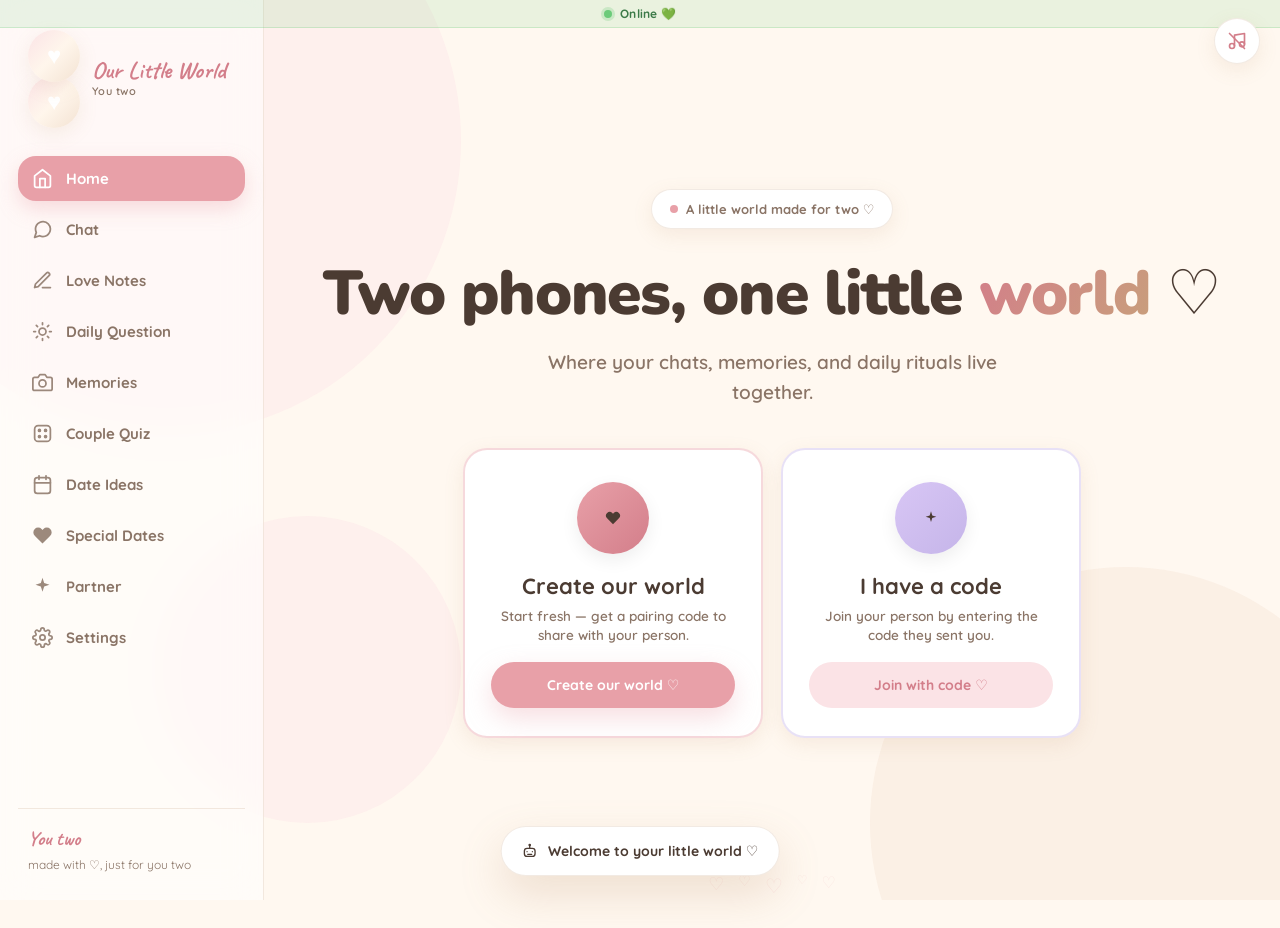
==== commit de77402d: "svg icons everywhere, emoji picker in chat, keep keyboard open" ====
--- a/index.html
+++ b/index.html
@@ -73,6 +73,7 @@
   <script src="js/bears.js"></script>
   <script src="js/data.js"></script>
   <script src="js/notes.js"></script>
+  <script src="js/emoji.js"></script>
   <script src="js/chatdata.js"></script>
   <script src="js/services/db.js"></script>
   <script src="js/services/auth.js"></script>
--- a/css/styles.css
+++ b/css/styles.css
@@ -532,6 +532,7 @@
   width: 52px; height: 52px; border-radius: 16px; display: grid; place-items: center;
   background: var(--primary-soft); color: var(--primary-deep); font-size: 24px;
 }
+.dash-tile .dt-icon svg { width: 24px; height: 24px; }
 .dash-tile .dt-title { font-weight: 800; font-size: 16.5px; }
 .dash-tile .dt-sub { font-size: 13px; color: var(--ink-soft); font-weight: 600; }
 .dash-tile .dt-go { margin-top: auto; font-size: 13px; font-weight: 800; color: var(--primary-deep); display: inline-flex; align-items: center; gap: 6px; transition: gap 0.25s var(--ease); }
@@ -598,6 +599,45 @@
 .chat-input-box .send-btn { width: 44px; height: 44px; border-radius: 50%; background: var(--primary); color: #fff; display: grid; place-items: center; flex-shrink: 0; transition: all 0.25s var(--ease); box-shadow: 0 6px 16px var(--glow); }
 .chat-input-box .send-btn:hover { transform: scale(1.08) rotate(-8deg); }
 .chat-input-box .send-btn svg { width: 19px; height: 19px; }
+.chat-input-box .attach-btn { width: 38px; height: 38px; border-radius: 50%; display: grid; place-items: center; color: var(--ink-soft); flex-shrink: 0; background: transparent; transition: all 0.2s var(--ease); }
+.chat-input-box .attach-btn:hover { color: var(--primary); }
+.chat-input-box .attach-btn svg { width: 21px; height: 21px; }
+.chat-input-box .attach-btn.active, .chat-input-box .attach-btn.active:hover { color: var(--primary); background: var(--primary-soft); }
+
+/* Emoji picker popup (couple chat) */
+.emoji-pop { position: absolute; left: 20px; right: 20px; bottom: calc(100% + 10px); margin: 0 auto; max-width: 480px; background: var(--surface); border: 1px solid var(--line); border-radius: 18px; box-shadow: var(--shadow-card); max-height: min(340px, calc(var(--vv-h, 100vh) * 0.42)); display: flex; flex-direction: column; overflow: hidden; z-index: 30; animation: msgIn 0.25s var(--ease) both; }
+.emoji-pop[hidden] { display: none; }
+.ep-tabs { display: flex; gap: 6px; padding: 10px 12px; overflow-x: auto; border-bottom: 1px solid var(--line); flex-shrink: 0; }
+.ep-tabs::-webkit-scrollbar { display: none; }
+.ep-tab { flex-shrink: 0; font-size: 12px; font-weight: 800; padding: 6px 12px; border-radius: 999px; background: var(--surface-2); color: var(--ink-soft); border: 1px solid transparent; transition: all 0.2s var(--ease); white-space: nowrap; }
+.ep-tab.active { background: var(--primary-soft); color: var(--primary-deep); border-color: var(--line); }
+.ep-body { flex: 1; overflow-y: auto; padding: 12px; }
+.ep-grid { display: grid; grid-template-columns: repeat(auto-fill, minmax(38px, 1fr)); gap: 4px; }
+.ep-em { font-size: 24px; line-height: 1; padding: 5px 0; border-radius: 10px; background: transparent; transition: background 0.15s var(--ease), transform 0.15s var(--ease); }
+.ep-em:hover { background: var(--primary-soft); transform: scale(1.15); }
+.ep-empty { grid-column: 1 / -1; text-align: center; color: var(--ink-soft); font-size: 13px; font-weight: 600; padding: 26px 0; }
+
+/* ---------- SVG icons used as emoji replacements ---------- */
+.chip svg,
+.opt-emoji svg,
+.theme-swatch svg,
+.sc-emoji svg,
+.rh-tag svg,
+.waiting-emoji svg,
+.lc-icon svg,
+.cl-icon svg,
+.di-tag svg,
+.header-badge svg,
+.stat-heart svg,
+.sr-badge svg { width: 16px; height: 16px; vertical-align: middle; }
+.sc-emoji { display: inline-flex; align-items: center; }
+.sc-emoji svg { width: 20px; height: 20px; }
+.dt-go svg, .btn svg, .btn-soft svg, .attach-btn svg { vertical-align: middle; }
+.de-emoji svg, .di-emoji svg { width: 30px; height: 30px; }
+.big-q svg { width: 40px; height: 40px; }
+.j-emoji svg { width: 18px; height: 18px; }
+.j-empty-emoji svg { width: 34px; height: 34px; }
+.data-danger .dr-title { display: flex; align-items: center; gap: 8px; }
 
 /* ---------- Couple chat — modern messenger look (chat section only) ----------
    Scoped under .couple-chat so the AI companion chat keeps its own style. */
@@ -913,7 +953,8 @@
   padding: 13px 20px; border-radius: 50px; box-shadow: var(--shadow-float); border: 1px solid var(--line);
   font-weight: 800; font-size: 14px; animation: toastIn 0.45s var(--ease) both; max-width: 90vw;
 }
-.toast .t-emoji { font-size: 18px; }
+.toast .t-emoji { font-size: 18px; display: inline-flex; align-items: center; }
+.toast .t-emoji svg { width: 16px; height: 16px; }
 @keyframes toastIn { from { opacity: 0; transform: translateY(20px) scale(0.9); } to { opacity: 1; transform: translateY(0) scale(1); } }
 .toast.out { animation: toastOut 0.4s var(--ease) both; }
 @keyframes toastOut { to { opacity: 0; transform: translateY(14px) scale(0.94); } }
@@ -1706,6 +1747,14 @@
   height: var(--vv-h, 100vh);
   height: var(--vv-h, 100dvh);
 }
+body.kb-open .chat-input-wrap { padding-bottom: 6px; }
+
+/* When typing in a chat page on a phone: lock the document scroll so
+   the browser can't shove the page up when the box is focused — only
+   the inner chat feed scrolls. The typing box then sits flush on top
+   of the keyboard. (Set on <html> + <body> by JS as `kb-lock`.) */
+html.kb-lock { overflow: hidden; }
+body.kb-lock { overflow: hidden; }
 
 /* Phones & phablets — everything clearly smaller so it fits snugly */
 @media (max-width: 600px) {
